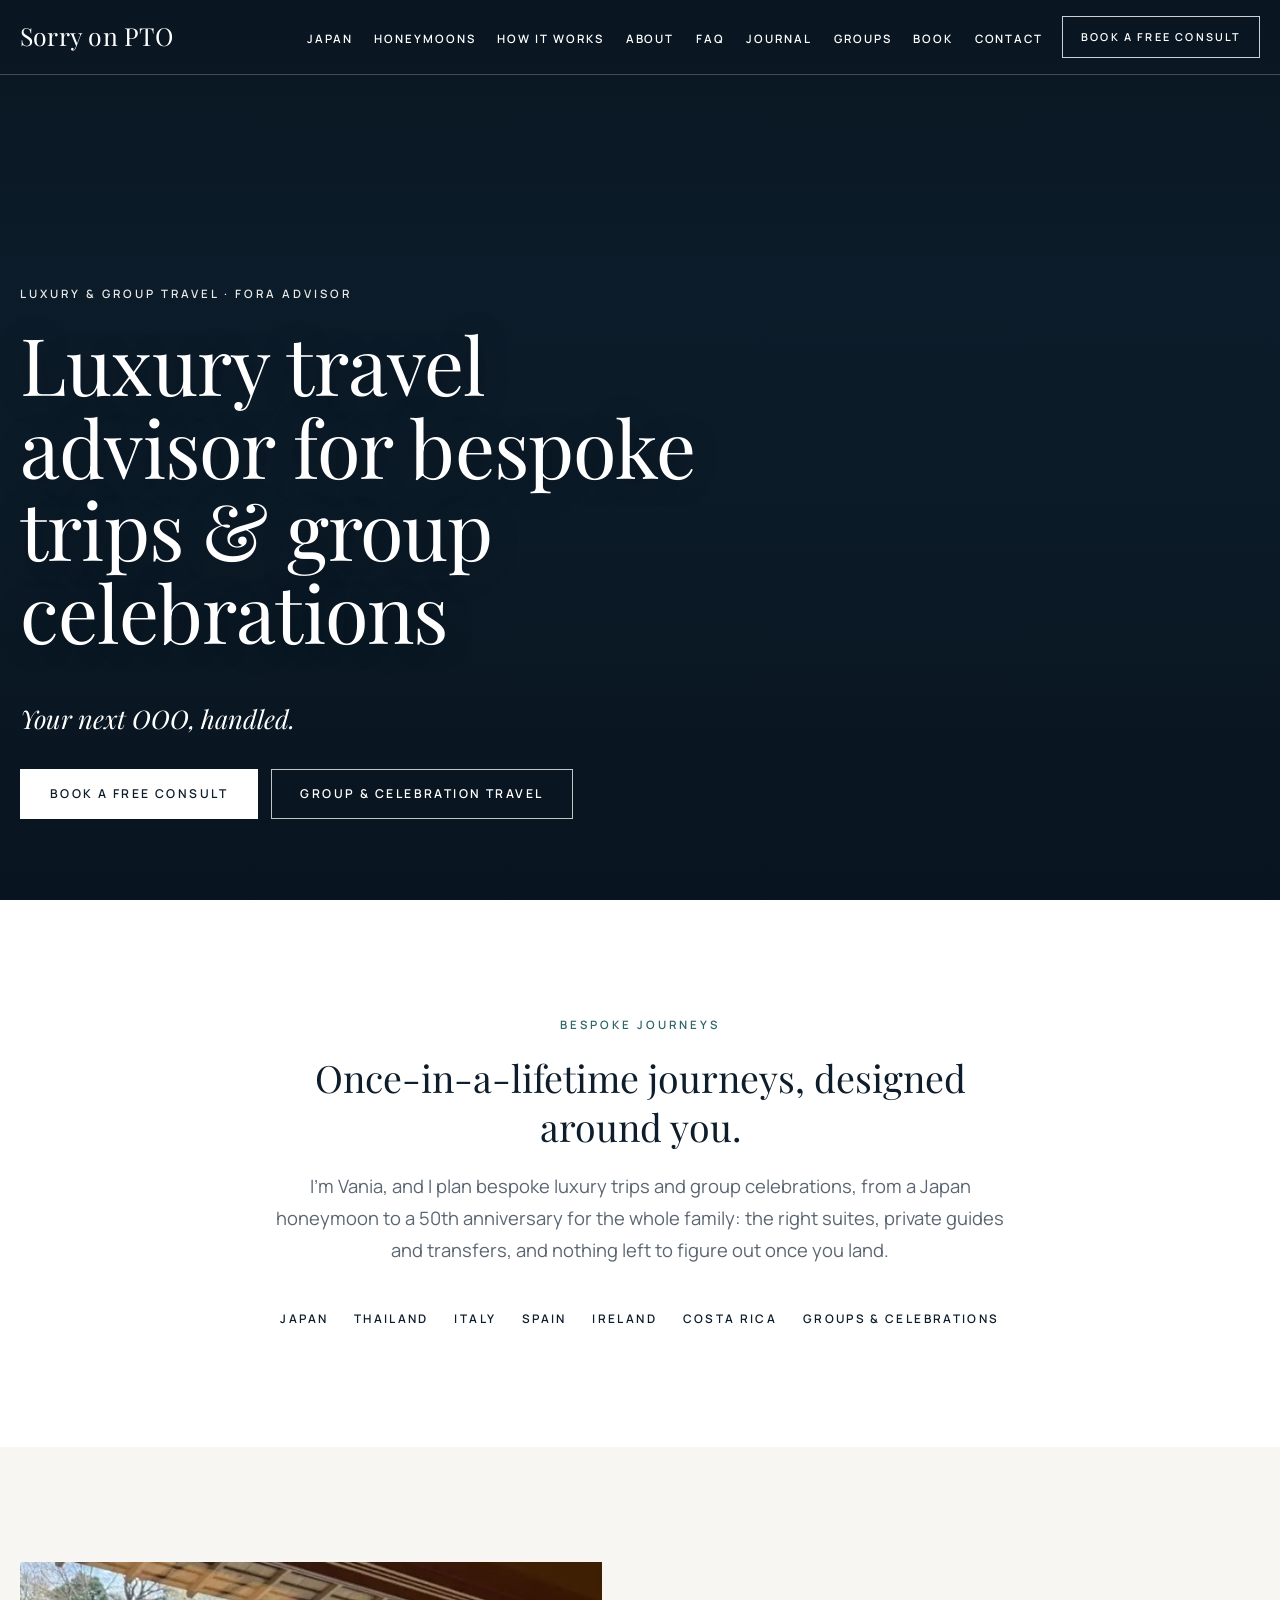
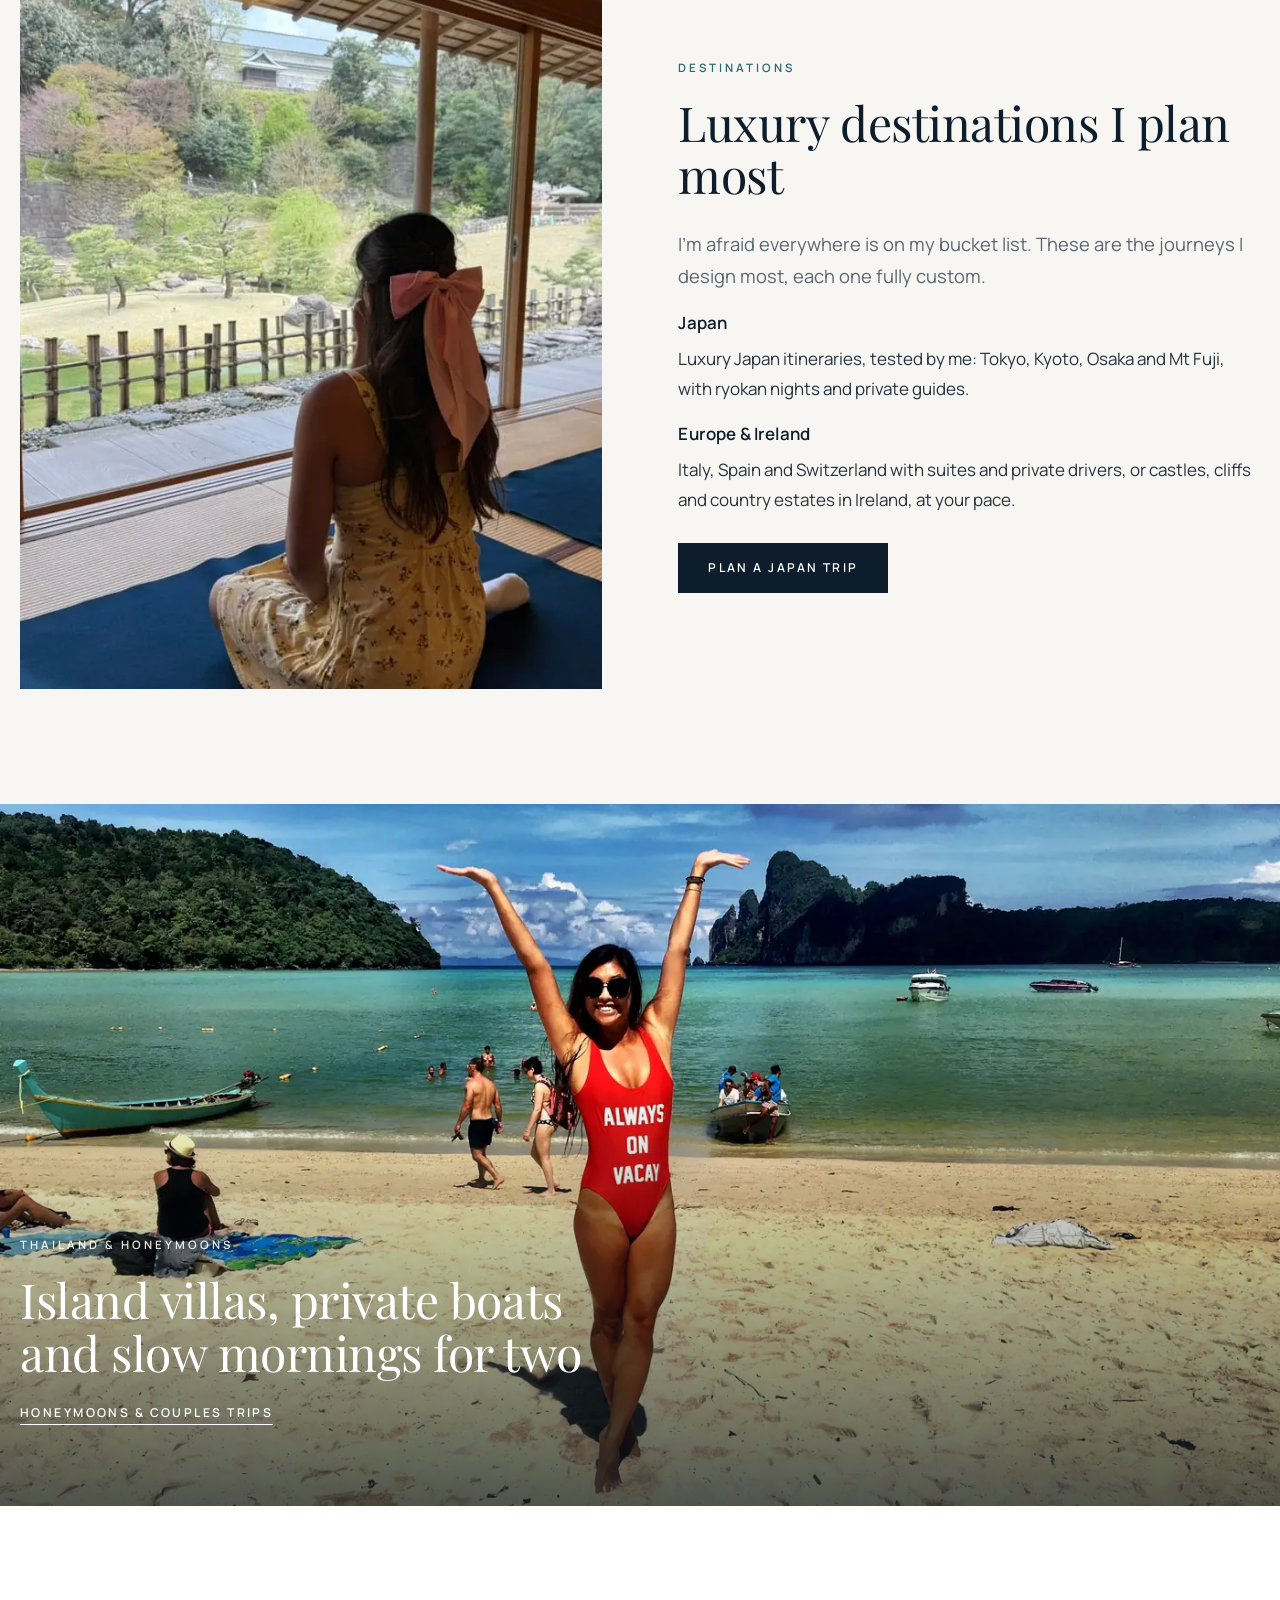
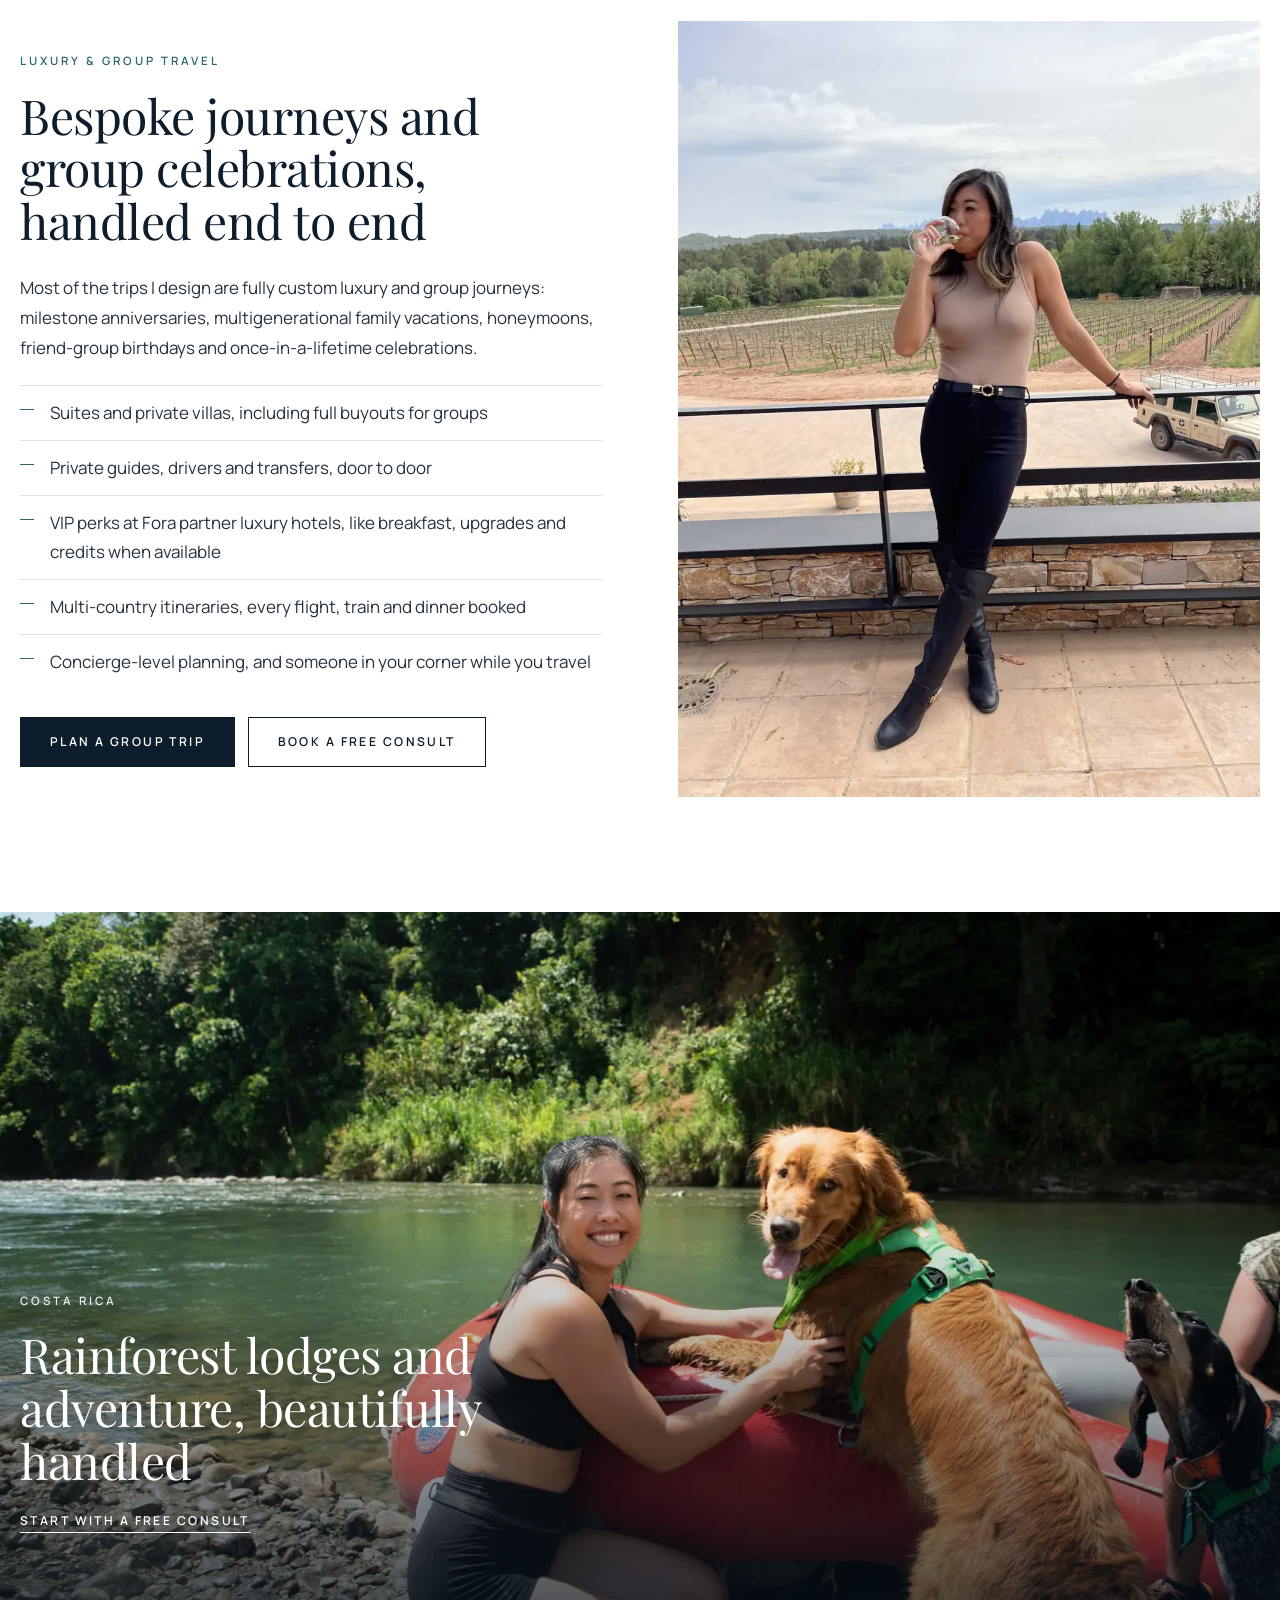
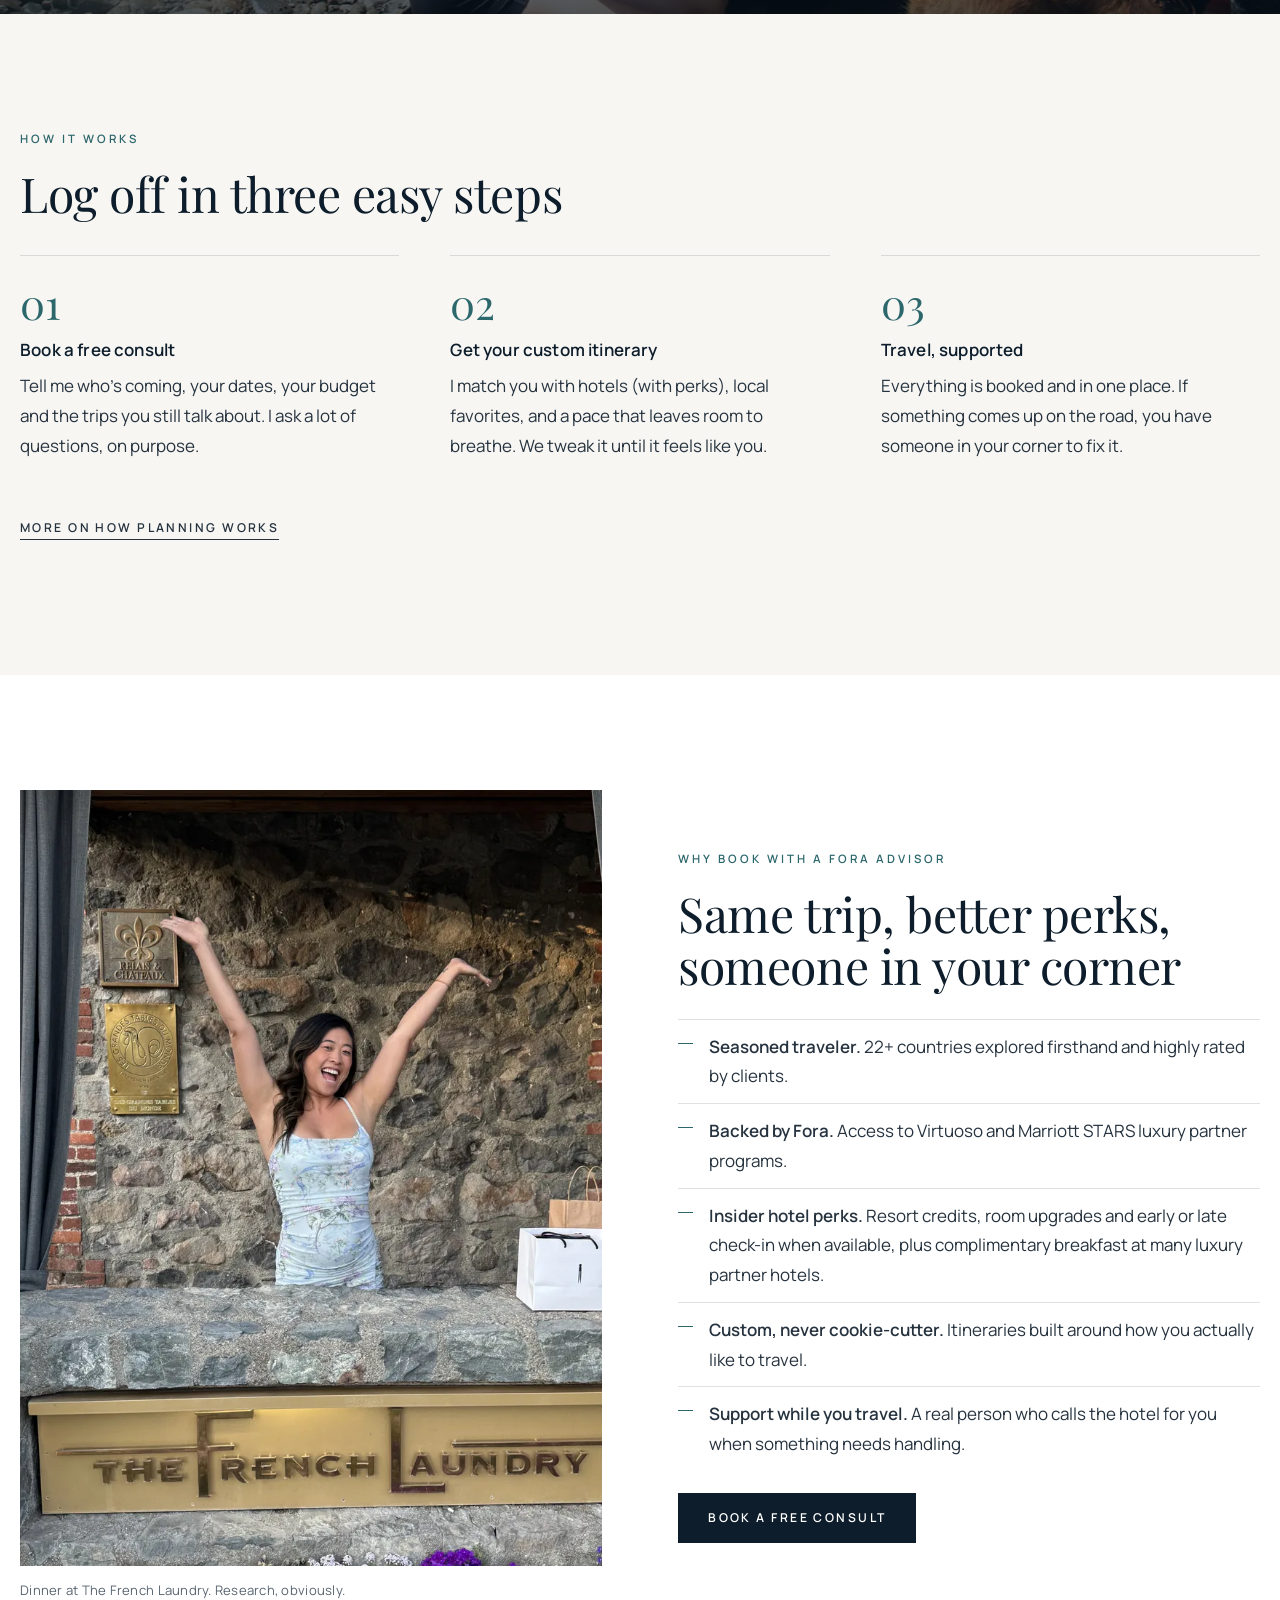
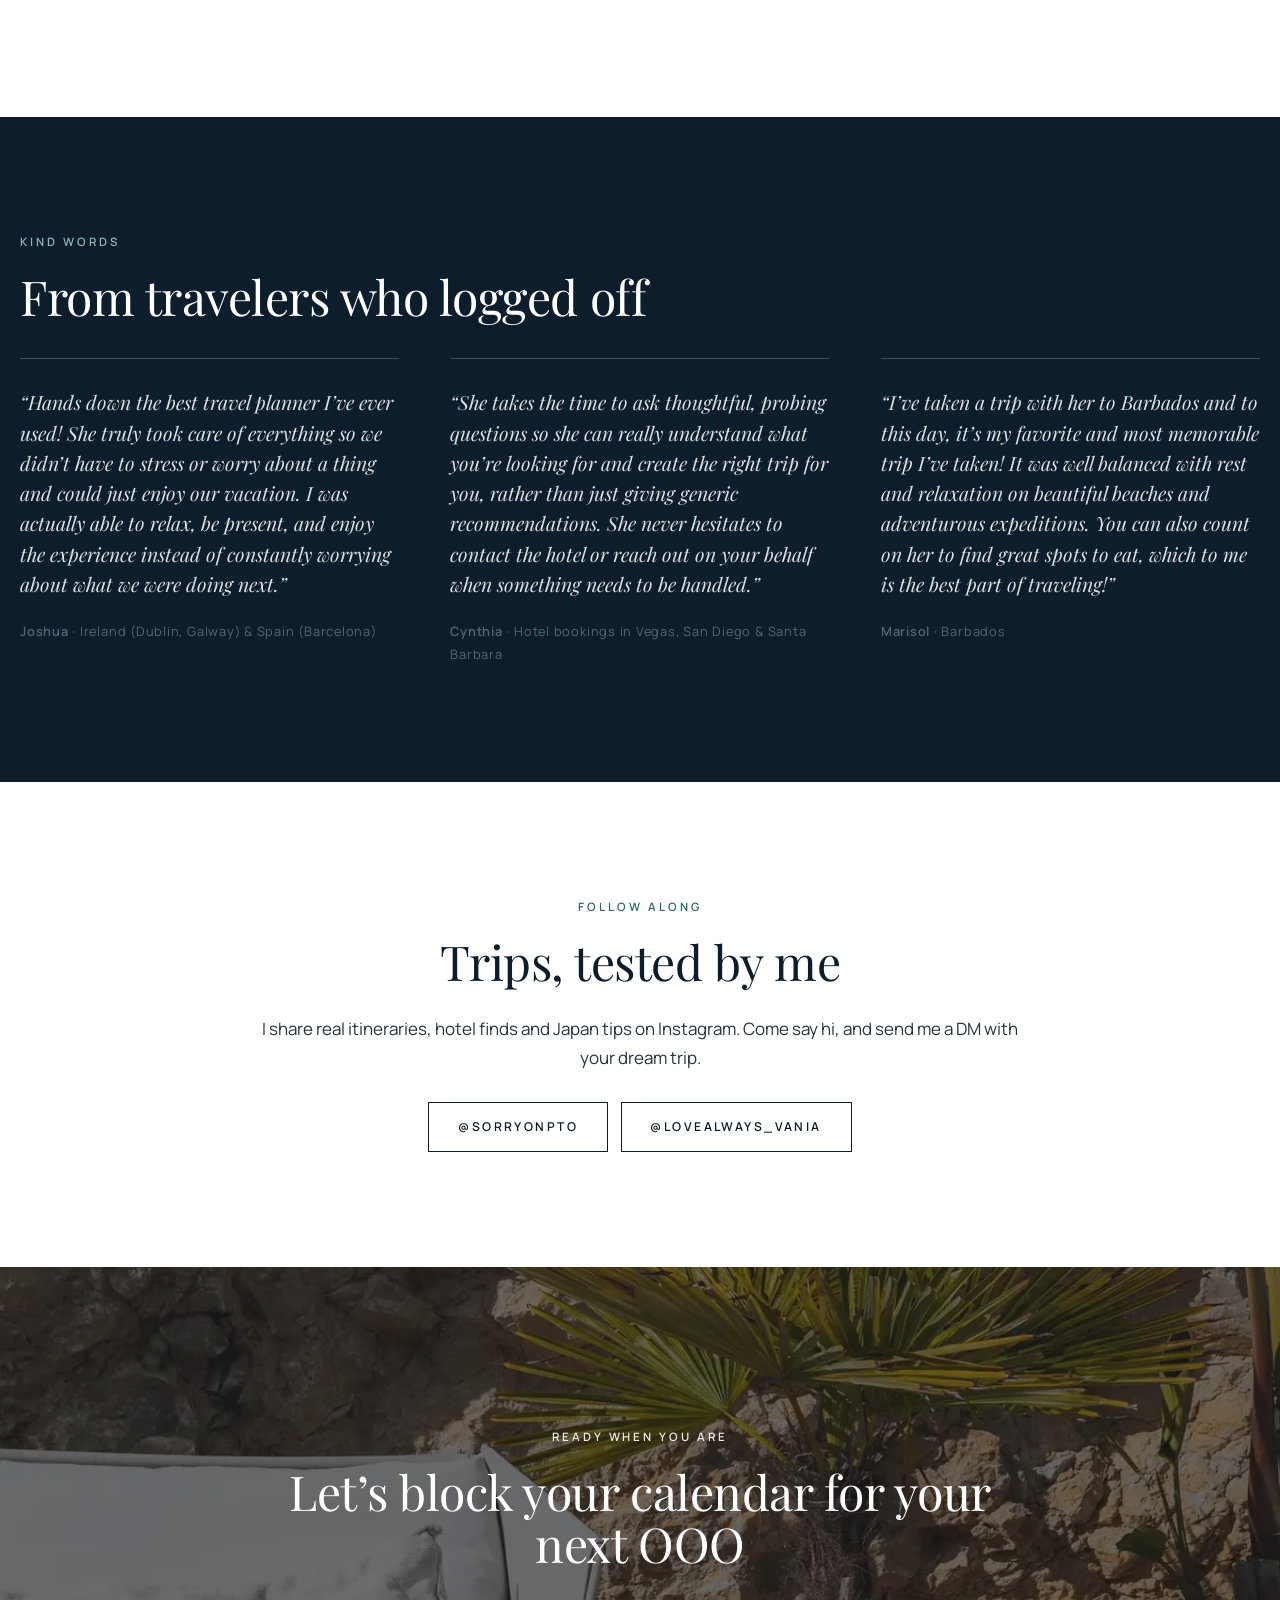
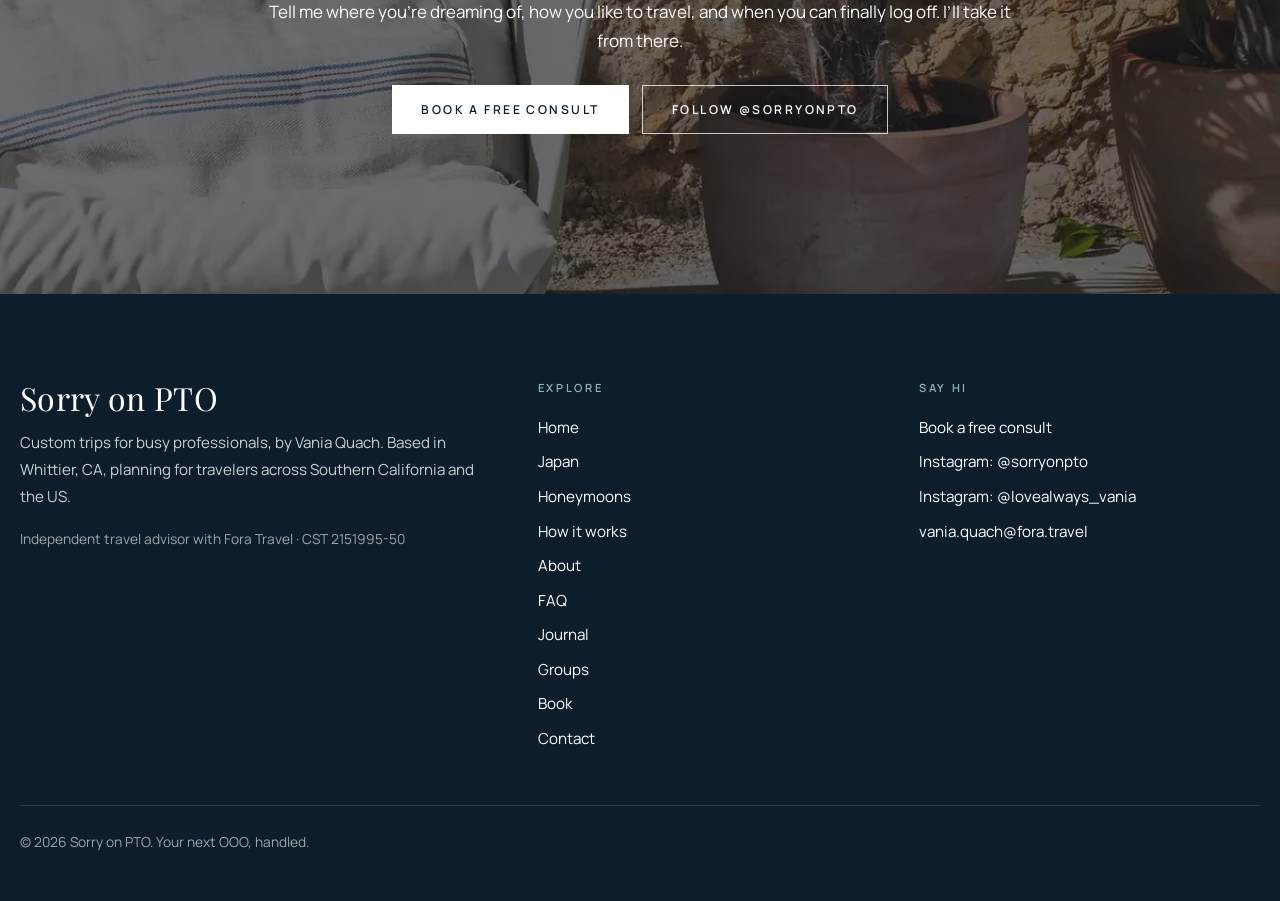
==== index.html @ eb4bfcd2 "sorryonpto.com site v4" ====
<!doctype html>
<html lang="en">
<head>
<meta charset="utf-8">
<meta name="viewport" content="width=device-width, initial-scale=1">
<title>Luxury Travel Advisor | Custom Group & Milestone Trips | Sorry on PTO</title>
<meta name="description" content="Luxury travel advisor in Whittier for Los Angeles & Orange County. Bespoke Japan, honeymoon, group and milestone trips with VIP hotel perks. Free consult.">
<link rel="canonical" href="https://sorryonpto.com/">
<meta name="theme-color" content="#0D1D2B">
<meta property="og:type" content="website">
<meta property="og:site_name" content="Sorry on PTO">
<meta property="og:title" content="Luxury Travel Advisor | Custom Group & Milestone Trips | Sorry on PTO">
<meta property="og:description" content="Luxury travel advisor in Whittier for Los Angeles & Orange County. Bespoke Japan, honeymoon, group and milestone trips with VIP hotel perks. Free consult.">
<meta property="og:url" content="https://sorryonpto.com/">
<meta property="og:image" content="https://sorryonpto.com/og.jpg">
<meta property="og:image:width" content="1200">
<meta property="og:image:height" content="630">
<meta name="twitter:card" content="summary_large_image">
<meta name="twitter:title" content="Luxury Travel Advisor | Custom Group & Milestone Trips | Sorry on PTO">
<meta name="twitter:description" content="Luxury travel advisor in Whittier for Los Angeles & Orange County. Bespoke Japan, honeymoon, group and milestone trips with VIP hotel perks. Free consult.">
<meta name="twitter:image" content="https://sorryonpto.com/og.jpg">
<link rel="icon" href="favicon.svg" type="image/svg+xml">
<link rel="preload" href="fonts/PlayfairDisplay-normal.woff2" as="font" type="font/woff2" crossorigin>
<link rel="stylesheet" href="styles.css">
<script type="application/ld+json">{"@context": "https://schema.org", "@type": "TravelAgency", "@id": "https://sorryonpto.com/#business", "name": "Sorry on PTO", "url": "https://sorryonpto.com/", "image": "https://sorryonpto.com/og.jpg", "description": "Custom Japan and luxury travel itineraries for busy professionals, planned by Fora Travel advisor Vania Quach.", "email": "vania.quach@fora.travel", "address": {"@type": "PostalAddress", "addressLocality": "Whittier", "addressRegion": "CA", "addressCountry": "US"}, "areaServed": [{"@type": "AdministrativeArea", "name": "Southern California"}, {"@type": "City", "name": "Los Angeles"}, {"@type": "AdministrativeArea", "name": "Orange County"}, {"@type": "Country", "name": "United States"}, {"@type": "Place", "name": "Worldwide"}], "knowsAbout": ["Luxury travel", "Japan travel", "Custom itineraries", "Honeymoons", "Luxury hotels", "Group travel", "Milestone celebration trips", "Multigenerational family travel"], "founder": {"@id": "https://sorryonpto.com/about/#vania"}, "parentOrganization": {"@type": "Organization", "name": "Fora Travel", "url": "https://www.foratravel.com/"}, "sameAs": ["https://www.instagram.com/sorryonpto/", "https://www.instagram.com/lovealways_vania/"], "potentialAction": {"@type": "ReserveAction", "target": "https://trips.foratravel.com/vania-quach/book", "name": "Book a free trip consultation"}}</script>
<script type="application/ld+json">{"@context": "https://schema.org", "@type": "Person", "@id": "https://sorryonpto.com/about/#vania", "name": "Vania Quach", "jobTitle": "Travel Advisor", "worksFor": {"@type": "Organization", "name": "Fora Travel", "url": "https://www.foratravel.com/"}, "url": "https://sorryonpto.com/about/", "image": "https://sorryonpto.com/img/vania-milan-duomo-800.webp", "homeLocation": {"@type": "Place", "name": "Whittier, California"}, "knowsAbout": ["Japan travel", "Luxury travel", "Honeymoon planning"], "sameAs": ["https://www.instagram.com/lovealways_vania/", "https://www.instagram.com/sorryonpto/"]}</script>
</head>
<body class="home">
<a class="skip" href="#main">Skip to content</a>
<header class="site-header">
  <div class="wrap header-in">
    <a class="brand" href="./">Sorry on PTO</a>
    <nav aria-label="Main" class="nav-desktop"><ul><li><a href="japan-travel-advisor/">Japan</a></li><li><a href="honeymoons-couples-trips/">Honeymoons</a></li><li><a href="how-it-works/">How it works</a></li><li><a href="about/">About</a></li><li><a href="faq/">FAQ</a></li><li><a href="blog/">Journal</a></li><li><a href="groups/">Groups</a></li><li><a href="book/">Book</a></li><li><a href="contact/">Contact</a></li></ul></nav>
    <a class="btn btn-small header-cta" href="book/">Book a free consult</a>
    <details class="nav-mobile">
      <summary aria-label="Menu"><span></span><span></span><span></span></summary>
      <nav aria-label="Mobile"><ul><li><a href="japan-travel-advisor/">Japan</a></li><li><a href="honeymoons-couples-trips/">Honeymoons</a></li><li><a href="how-it-works/">How it works</a></li><li><a href="about/">About</a></li><li><a href="faq/">FAQ</a></li><li><a href="blog/">Journal</a></li><li><a href="groups/">Groups</a></li><li><a href="book/">Book</a></li><li><a href="contact/">Contact</a></li><li><a class="btn" href="book/">Book a free consult</a></li></ul></nav>
    </details>
  </div>
</header>
<main id="main">

<section class="hero" aria-label="Featured destinations">
 <div class="hero-slides"><figure class="slide"><img src="img/hero-positano-amalfi-coast-1000.webp" srcset="img/hero-positano-amalfi-coast-1000.webp 1000w, img/hero-positano-amalfi-coast-1800.webp 1800w" sizes="100vw" width="1800" height="1202" alt="Positano on the Amalfi Coast at blue hour, lit-up houses above the sea" style="object-position:center 55%" fetchpriority="high"><figcaption>Positano, Italy</figcaption></figure><figure class="slide"><picture><source media="(max-width: 700px)" srcset="img/hero-cliffs-of-moher-ireland-tall-900.webp"><img src="img/hero-cliffs-of-moher-ireland-1800.webp" srcset="img/hero-cliffs-of-moher-ireland-1800.webp 1800w" sizes="100vw" width="1800" height="1012" alt="Vania at the Cliffs of Moher in Ireland" style="object-position:center 60%" loading="lazy" decoding="async"></picture><figcaption>Cliffs of Moher, Ireland</figcaption></figure><figure class="slide"><img src="img/hero-dolomites-italy-1000.webp" srcset="img/hero-dolomites-italy-1000.webp 1000w, img/hero-dolomites-italy-1800.webp 1800w" sizes="100vw" width="1800" height="1202" alt="Jagged peaks and green meadows in the Dolomites, Italy" style="object-position:center" loading="lazy" decoding="async"><figcaption>The Dolomites, Italy</figcaption></figure><figure class="slide"><img src="img/hero-varenna-lake-como-1000.webp" srcset="img/hero-varenna-lake-como-1000.webp 1000w, img/hero-varenna-lake-como-1800.webp 1800w" sizes="100vw" width="1800" height="1350" alt="Colorful houses of Varenna on Lake Como with a sailboat" style="object-position:center" loading="lazy" decoding="async"><figcaption>Varenna, Lake Como</figcaption></figure></div>
 <div class="wrap hero-copy on-photo">
  <p class="eyebrow">Luxury &amp; group travel · Fora advisor</p>
  <h1>Luxury travel advisor for bespoke trips &amp; group celebrations</h1>
  <p class="tag">Your next OOO, handled.</p>
  <div class="btn-row"><a class="btn" href="book/">Book a free consult</a><a class="btn btn-ghost" href="groups/">Group &amp; celebration travel</a></div>
 </div>
</section>

<section class="intro center">
 <div class="narrow">
  <p class="eyebrow">Bespoke journeys</p>
  <p class="statement">Once-in-a-lifetime journeys, designed around you.</p>
  <p class="lede">I’m Vania, and I plan bespoke luxury trips and group celebrations, from a Japan honeymoon to a 50th anniversary for the whole family: the right suites, private guides and transfers, and nothing left to figure out once you land.</p>
  <ul class="dest-list" aria-label="Destinations"><li><a href="japan-travel-advisor/">Japan</a></li><li><a href="honeymoons-couples-trips/">Thailand</a></li><li><a href="honeymoons-couples-trips/">Italy</a></li><li><a href="contact/">Spain</a></li><li><a href="contact/">Ireland</a></li><li><a href="contact/">Costa Rica</a></li><li><a href="groups/">Groups &amp; celebrations</a></li></ul>
 </div>
</section>

<section class="bg-sand">
 <div class="wrap split">
  <a class="photo-card" href="japan-travel-advisor/"><img src="img/japan-tea-pavilion-800.webp" srcset="img/japan-tea-pavilion-800.webp 664w" sizes="(max-width: 860px) 100vw, 50vw" width="664" height="1182" alt="Vania in a tatami tea house overlooking a Japanese garden" loading="lazy" decoding="async"></a>
  <div>
   <p class="eyebrow">Destinations</p>
   <h2>Luxury destinations I plan most</h2>
   <p class="lede">I’m afraid everywhere is on my bucket list. These are the journeys I design most, each one fully custom.</p>
   <h3>Japan</h3><p>Luxury Japan itineraries, tested by me: Tokyo, Kyoto, Osaka and Mt Fuji, with ryokan nights and private guides.</p>
   <h3>Europe &amp; Ireland</h3><p>Italy, Spain and Switzerland with suites and private drivers, or castles, cliffs and country estates in Ireland, at your pace.</p>
   <div class="btn-row"><a class="btn" href="japan-travel-advisor/">Plan a Japan trip</a></div>
  </div>
 </div>
</section>

<section class="band" aria-label="Thailand and honeymoons">
 <img src="img/vania-thailand-beach-longtail-boats-800.webp" srcset="img/vania-thailand-beach-longtail-boats-800.webp 800w, img/vania-thailand-beach-longtail-boats-1600.webp 1600w" sizes="100vw" width="1600" height="1200" alt="Vania on a beach with longtail boats and limestone cliffs in Thailand" loading="lazy" decoding="async">
 <div class="wrap band-cap"><p class="eyebrow">Thailand &amp; honeymoons</p><h2>Island villas, private boats and slow mornings for two</h2><a class="link-arrow" href="honeymoons-couples-trips/">Honeymoons &amp; couples trips</a></div>
</section>

<section>
 <div class="wrap split rev">
  <figure><img src="img/vania-vineyard-terrace-800.webp" srcset="img/vania-vineyard-terrace-800.webp 800w, img/vania-vineyard-terrace-1600.webp 1200w" sizes="(max-width: 860px) 100vw, 50vw" width="800" height="1067" alt="Vania on a vineyard terrace overlooking the vines" loading="lazy" decoding="async"></figure>
  <div><p class="eyebrow">Luxury &amp; group travel</p><h2>Bespoke journeys and group celebrations, handled end to end</h2><p>Most of the trips I design are fully custom luxury and group journeys: milestone anniversaries, multigenerational family vacations, honeymoons, friend-group birthdays and once-in-a-lifetime celebrations.</p><ul class="ticks"><li>Suites and private villas, including full buyouts for groups</li><li>Private guides, drivers and transfers, door to door</li><li>VIP perks at Fora partner luxury hotels, like breakfast, upgrades and credits when available</li><li>Multi-country itineraries, every flight, train and dinner booked</li><li>Concierge-level planning, and someone in your corner while you travel</li></ul><div class="btn-row"><a class="btn" href="groups/">Plan a group trip</a><a class="btn btn-ghost" href="book/">Book a free consult</a></div></div>
 </div>
</section>

<section class="band" aria-label="Costa Rica">
 <img src="img/vania-costa-rica-river-rafting-800.webp" srcset="img/vania-costa-rica-river-rafting-800.webp 800w, img/vania-costa-rica-river-rafting-1600.webp 1600w" sizes="100vw" width="1600" height="1069" alt="Vania river rafting in Costa Rica with a golden retriever on board" loading="lazy" decoding="async">
 <div class="wrap band-cap"><p class="eyebrow">Costa Rica</p><h2>Rainforest lodges and adventure, beautifully handled</h2><a class="link-arrow" href="book/">Start with a free consult</a></div>
</section>

<section class="bg-sand">
 <div class="wrap">
  <p class="eyebrow">How it works</p>
  <h2>Log off in three easy steps</h2>
  <div class="grid grid-3" style="margin-top:2.2rem">
   <div class="card"><span class="step-n">01</span><h3>Book a free consult</h3><p>Tell me who’s coming, your dates, your budget and the trips you still talk about. I ask a lot of questions, on purpose.</p></div>
   <div class="card"><span class="step-n">02</span><h3>Get your custom itinerary</h3><p>I match you with hotels (with perks), local favorites, and a pace that leaves room to breathe. We tweak it until it feels like you.</p></div>
   <div class="card"><span class="step-n">03</span><h3>Travel, supported</h3><p>Everything is booked and in one place. If something comes up on the road, you have someone in your corner to fix it.</p></div>
  </div>
  <p style="margin-top:2rem"><a class="link-arrow" href="how-it-works/">More on how planning works</a></p>
 </div>
</section>

<section>
 <div class="wrap split">
  <figure><img src="img/vania-french-laundry-napa-800.webp" srcset="img/vania-french-laundry-napa-800.webp 800w, img/vania-french-laundry-napa-1600.webp 1200w" sizes="(max-width: 860px) 100vw, 50vw" width="800" height="1067" alt="Vania outside The French Laundry restaurant in Napa Valley" loading="lazy" decoding="async"><figcaption>Dinner at The French Laundry. Research, obviously.</figcaption></figure>
  <div>
   <p class="eyebrow">Why book with a Fora advisor</p>
   <h2>Same trip, better perks, someone in your corner</h2>
   <ul class="ticks">
    <li><strong>Seasoned traveler.</strong> 22+ countries explored firsthand and highly rated by clients.</li>
    <li><strong>Backed by Fora.</strong> Access to Virtuoso and Marriott STARS luxury partner programs.</li>
    <li><strong>Insider hotel perks.</strong> Resort credits, room upgrades and early or late check-in when available, plus complimentary breakfast at many luxury partner hotels.</li>
    <li><strong>Custom, never cookie-cutter.</strong> Itineraries built around how you actually like to travel.</li>
    <li><strong>Support while you travel.</strong> A real person who calls the hotel for you when something needs handling.</li>
   </ul>
   <a class="btn" href="book/">Book a free consult</a>
  </div>
 </div>
</section>

<section class="bg-navy">
 <div class="wrap">
  <p class="eyebrow">Kind words</p>
  <h2>From travelers who logged off</h2>
  <div class="grid grid-3" style="margin-top:2.2rem"><figure class="quote"><blockquote><p>“Hands down the best travel planner I’ve ever used! She truly took care of everything so we didn’t have to stress or worry about a thing and could just enjoy our vacation. I was actually able to relax, be present, and enjoy the experience instead of constantly worrying about what we were doing next.”</p></blockquote><figcaption><cite><strong>Joshua</strong> · Ireland (Dublin, Galway) &amp; Spain (Barcelona)</cite></figcaption></figure><figure class="quote"><blockquote><p>“She takes the time to ask thoughtful, probing questions so she can really understand what you’re looking for and create the right trip for you, rather than just giving generic recommendations. She never hesitates to contact the hotel or reach out on your behalf when something needs to be handled.”</p></blockquote><figcaption><cite><strong>Cynthia</strong> · Hotel bookings in Vegas, San Diego &amp; Santa Barbara</cite></figcaption></figure><figure class="quote"><blockquote><p>“I’ve taken a trip with her to Barbados and to this day, it’s my favorite and most memorable trip I’ve taken! It was well balanced with rest and relaxation on beautiful beaches and adventurous expeditions. You can also count on her to find great spots to eat, which to me is the best part of traveling!”</p></blockquote><figcaption><cite><strong>Marisol</strong> · Barbados</cite></figcaption></figure></div>
 </div>
</section>

<section class="center">
 <div class="narrow">
  <p class="eyebrow">Follow along</p>
  <h2>Trips, tested by me</h2>
  <p>I share real itineraries, hotel finds and Japan tips on Instagram. Come say hi, and send me a DM with your dream trip.</p>
  <div class="btn-row"><a class="btn btn-ghost" href="https://www.instagram.com/sorryonpto/">@sorryonpto</a><a class="btn btn-ghost" href="https://www.instagram.com/lovealways_vania/">@lovealways_vania</a></div>
 </div>
</section>

<section class="cta-photo center on-photo">
 <img src="img/poolside-lounge-800.webp" srcset="img/poolside-lounge-800.webp 800w, img/poolside-lounge-1200.webp 1200w" sizes="100vw" width="1400" height="2100" alt="A quiet poolside lounge chair at a luxury resort" style="object-position:center 60%" loading="lazy" decoding="async">
 <div class="narrow"><p class="eyebrow">Ready when you are</p><h2>Let’s block your calendar for your next OOO</h2><p>Tell me where you’re dreaming of, how you like to travel, and when you can finally log off. I’ll take it from there.</p><div class="btn-row"><a class="btn" href="book/">Book a free consult</a><a class="btn btn-ghost" href="https://www.instagram.com/sorryonpto/">Follow @sorryonpto</a></div></div>
</section>
</main>
<footer class="site-footer">
  <div class="wrap footer-grid">
    <div>
      <p class="brand brand-foot">Sorry on PTO</p>
      <p>Custom trips for busy professionals, by Vania Quach. Based in Whittier, CA, planning for travelers across Southern California and the US.</p>
      <p class="small">Independent travel advisor with Fora Travel · CST 2151995-50</p>
    </div>
    <div>
      <h2 class="foot-h">Explore</h2>
      <ul class="foot-links"><li><a href="./" aria-current="page">Home</a></li><li><a href="japan-travel-advisor/">Japan</a></li><li><a href="honeymoons-couples-trips/">Honeymoons</a></li><li><a href="how-it-works/">How it works</a></li><li><a href="about/">About</a></li><li><a href="faq/">FAQ</a></li><li><a href="blog/">Journal</a></li><li><a href="groups/">Groups</a></li><li><a href="book/">Book</a></li><li><a href="contact/">Contact</a></li></ul>
    </div>
    <div>
      <h2 class="foot-h">Say hi</h2>
      <ul class="foot-links">
        <li><a href="book/">Book a free consult</a></li>
        <li><a href="https://www.instagram.com/sorryonpto/">Instagram: @sorryonpto</a></li>
        <li><a href="https://www.instagram.com/lovealways_vania/">Instagram: @lovealways_vania</a></li>
        <li><a href="mailto:vania.quach@fora.travel">vania.quach@fora.travel</a></li>
      </ul>
    </div>
  </div>
  <p class="wrap small copy">© 2026 Sorry on PTO. Your next OOO, handled.</p>
</footer>
</body>
</html>
---- styles.css ----
@font-face{font-family:'Manrope';font-style:normal;font-weight:400 600;font-display:swap;src:url(fonts/Manrope-normal.woff2) format('woff2');unicode-range:U+0000-00FF, U+0131, U+0152-0153, U+02BB-02BC, U+02C6, U+02DA, U+02DC, U+0304, U+0308, U+0329, U+2000-206F, U+20AC, U+2122, U+2191, U+2193, U+2212, U+2215, U+FEFF, U+FFFD}
@font-face{font-family:'Playfair Display';font-style:italic;font-weight:400 600;font-display:swap;src:url(fonts/PlayfairDisplay-italic.woff2) format('woff2');unicode-range:U+0000-00FF, U+0131, U+0152-0153, U+02BB-02BC, U+02C6, U+02DA, U+02DC, U+0304, U+0308, U+0329, U+2000-206F, U+20AC, U+2122, U+2191, U+2193, U+2212, U+2215, U+FEFF, U+FFFD}
@font-face{font-family:'Playfair Display';font-style:normal;font-weight:400 600;font-display:swap;src:url(fonts/PlayfairDisplay-normal.woff2) format('woff2');unicode-range:U+0000-00FF, U+0131, U+0152-0153, U+02BB-02BC, U+02C6, U+02DA, U+02DC, U+0304, U+0308, U+0329, U+2000-206F, U+20AC, U+2122, U+2191, U+2193, U+2212, U+2215, U+FEFF, U+FFFD}
:root{--white:#fff;--warm:#F7F6F3;--mist:#EDF3F3;--ink:#0D1D2B;--ink2:#1A2F42;--text:#26333F;--muted:#5B6672;--sea:#8DB7B4;--sea-d:#2C676C;--line:rgba(13,29,43,.13);--serif:'Playfair Display',Georgia,'Times New Roman',serif;--sans:'Manrope',system-ui,-apple-system,'Segoe UI',Helvetica,Arial,sans-serif}
*,*::before,*::after{box-sizing:border-box}
html{-webkit-text-size-adjust:100%;scroll-behavior:smooth}
body{margin:0;background:var(--white);color:var(--text);font-family:var(--sans);font-size:1.0625rem;line-height:1.75;overflow-x:hidden;-webkit-font-smoothing:antialiased}
img{max-width:100%;height:auto;display:block}
a{color:var(--sea-d);text-underline-offset:4px;text-decoration-thickness:1px}
a:hover{color:var(--ink)}
:focus-visible{outline:2px solid var(--sea-d);outline-offset:3px}
h1,h2,h3{font-family:var(--serif);font-weight:400;line-height:1.1;color:var(--ink);margin:0 0 .55em;letter-spacing:-.01em}
h1{font-size:clamp(2.5rem,6.4vw,4.6rem)}
h2{font-size:clamp(1.9rem,4.4vw,3rem)}
h3{font-family:var(--sans);font-weight:600;font-size:1.06rem;letter-spacing:.01em;line-height:1.35}
p{margin:0 0 1.1em}
ul{padding-left:1.2rem}
.wrap{width:min(1240px,100% - 2.5rem);margin-inline:auto}
.narrow{width:min(760px,100% - 2.5rem);margin-inline:auto}
.skip{position:absolute;left:-999px;top:0;background:var(--ink);color:#fff;padding:.6rem 1rem;z-index:99}
.skip:focus{left:1rem;top:1rem}
.eyebrow{font-family:var(--sans);text-transform:uppercase;letter-spacing:.26em;font-size:.72rem;font-weight:600;color:var(--sea-d);margin:0 0 1.1rem}
.lede{font-size:1.15rem;color:var(--muted)}
.small{font-size:.86rem;color:var(--muted)}
.center{text-align:center}
section{padding:clamp(4.5rem,9vw,8rem) 0}
.bg-sand{background:var(--warm)}
.bg-sage{background:var(--mist)}
.bg-green,.bg-navy{background:var(--ink);color:rgba(255,255,255,.86)}
.bg-green h2,.bg-green h3,.bg-navy h2,.bg-navy h3{color:#fff}
.bg-green .eyebrow,.bg-navy .eyebrow{color:var(--sea)}
.bg-green a:not(.btn),.bg-navy a:not(.btn){color:#fff}
/* buttons */
.btn{display:inline-flex;align-items:center;justify-content:center;gap:.5rem;min-height:3.1rem;padding:.85rem 1.8rem;background:var(--ink);color:#fff;border:1px solid var(--ink);border-radius:0;font-family:var(--sans);font-weight:600;font-size:.76rem;letter-spacing:.2em;text-transform:uppercase;text-decoration:none;transition:background .25s,color .25s,border-color .25s;text-align:center;line-height:1.3}
.btn:hover{background:var(--sea-d);border-color:var(--sea-d);color:#fff}
.btn-ghost{background:transparent;color:var(--ink)}
.btn-ghost:hover{background:var(--ink);color:#fff;border-color:var(--ink)}
.bg-green .btn,.bg-navy .btn,.on-photo .btn{background:#fff;color:var(--ink);border-color:#fff}
.bg-green .btn:hover,.bg-navy .btn:hover,.on-photo .btn:hover{background:var(--sea);border-color:var(--sea);color:var(--ink)}
.bg-green .btn-ghost,.bg-navy .btn-ghost,.on-photo .btn-ghost{background:transparent;color:#fff;border-color:rgba(255,255,255,.75)}
.bg-green .btn-ghost:hover,.bg-navy .btn-ghost:hover,.on-photo .btn-ghost:hover{background:#fff;color:var(--ink)}
.btn-small{min-height:2.6rem;padding:.55rem 1.1rem;font-size:.68rem}
.btn-big{min-height:3.6rem;padding:1rem 2.4rem;font-size:.82rem}
.btn-row{display:flex;flex-wrap:wrap;gap:.8rem;margin-top:1.8rem}
.center .btn-row{justify-content:center}
.link-arrow{font-size:.76rem;font-weight:600;letter-spacing:.2em;text-transform:uppercase;text-decoration:none;color:inherit;border-bottom:1px solid currentColor;padding-bottom:.2rem}
/* header */
.site-header{position:sticky;top:0;z-index:30;background:rgba(255,255,255,.97);border-bottom:1px solid var(--line);color:var(--ink)}
.header-in{display:flex;align-items:center;gap:1.2rem;min-height:4.6rem}
.brand{font-family:var(--serif);font-size:1.55rem;color:inherit;text-decoration:none;letter-spacing:.01em;white-space:nowrap;margin-right:auto;line-height:1}
.nav-desktop ul{display:flex;gap:1.35rem;list-style:none;margin:0;padding:0}
.nav-desktop a{color:inherit;text-decoration:none;font-size:.72rem;font-weight:600;letter-spacing:.17em;text-transform:uppercase}
.nav-desktop a:hover,.nav-desktop a[aria-current]{color:var(--sea-d)}
.nav-mobile{display:none;position:relative}
.nav-mobile summary{list-style:none;cursor:pointer;width:44px;height:44px;display:flex;flex-direction:column;justify-content:center;gap:6px;padding:0 9px}
.nav-mobile summary::-webkit-details-marker{display:none}
.nav-mobile summary span{display:block;height:1.5px;background:currentColor}
.nav-mobile nav{position:absolute;right:0;top:calc(100% + .6rem);background:#fff;color:var(--ink);border:1px solid var(--line);box-shadow:0 18px 40px rgba(13,29,43,.16);width:min(300px,86vw);padding:1rem 1.2rem}
.nav-mobile ul{list-style:none;margin:0;padding:0}
.nav-mobile li a:not(.btn){display:block;padding:.62rem 0;color:var(--ink);text-decoration:none;border-bottom:1px solid var(--line);font-size:.78rem;font-weight:600;letter-spacing:.16em;text-transform:uppercase}
.nav-mobile .btn{width:100%;margin-top:1rem}
@media (max-width:1180px){.nav-desktop{display:none}.nav-mobile{display:block}}
@media (max-width:520px){.header-cta{display:none}.brand{font-size:1.4rem}}
/* home hero */
.home .site-header{position:absolute;left:0;right:0;background:transparent;border-bottom:1px solid rgba(255,255,255,.22);color:#fff}
.home .site-header .header-cta{background:transparent;color:#fff;border-color:rgba(255,255,255,.8)}
.home .site-header .header-cta:hover{background:#fff;color:var(--ink)}
.hero{position:relative;min-height:100vh;min-height:100svh;display:flex;align-items:flex-end;padding:0;color:#fff;background:var(--ink);overflow:hidden;isolation:isolate}
.hero-slides{position:absolute;inset:0;margin:0;z-index:-2}
.slide{position:absolute;inset:0;margin:0;opacity:0;animation:slidefade 28s linear infinite}
.slide picture,.slide img{width:100%;height:100%}
.slide img{object-fit:cover;animation:slidezoom 28s linear infinite}
.slide:nth-child(1){animation-delay:-1.1s}.slide:nth-child(1) img{animation-delay:-1.1s}
.slide:nth-child(2){animation-delay:5.9s}.slide:nth-child(2) img{animation-delay:5.9s}
.slide:nth-child(3){animation-delay:12.9s}.slide:nth-child(3) img{animation-delay:12.9s}
.slide:nth-child(4){animation-delay:19.9s}.slide:nth-child(4) img{animation-delay:19.9s}
.slide figcaption{position:absolute;right:clamp(1.25rem,4vw,3rem);bottom:clamp(1.4rem,4vw,2.6rem);font-size:.68rem;font-weight:600;letter-spacing:.24em;text-transform:uppercase;color:rgba(255,255,255,.85)}
@keyframes slidefade{0%{opacity:0}4%{opacity:1}25%{opacity:1}29%{opacity:0}100%{opacity:0}}
@keyframes slidezoom{0%{transform:scale(1.0)}29%{transform:scale(1.07)}100%{transform:scale(1.07)}}
.hero::after{content:"";position:absolute;inset:0;z-index:-1;background:linear-gradient(180deg,rgba(6,16,26,.55) 0%,rgba(6,16,26,.12) 30%,rgba(6,16,26,.18) 55%,rgba(6,16,26,.72) 100%)}
.hero-copy{padding:9rem 0 clamp(4.5rem,9vh,6.5rem)}
.hero-copy .eyebrow{color:#fff;opacity:.9}
.hero h1{color:#fff;max-width:15ch;font-size:clamp(2.6rem,6.2vw,5.4rem);line-height:1.04;text-shadow:0 2px 30px rgba(0,0,0,.25)}
.hero .tag{font-family:var(--serif);font-style:italic;font-size:clamp(1.25rem,2.4vw,1.6rem);margin:0;color:#fff}
@media (prefers-reduced-motion:reduce){.slide,.slide img{animation:none}.slide:nth-child(1){opacity:1}}
@media (max-width:700px){.hero{min-height:92svh}.hero-copy{padding-bottom:5.2rem}.slide figcaption{left:1.25rem;right:auto;bottom:1.6rem}}
/* intro */
.intro p.statement{font-family:var(--serif);font-size:clamp(1.6rem,3.4vw,2.35rem);line-height:1.3;color:var(--ink);margin-bottom:1.2rem}
.dest-list{display:flex;flex-wrap:wrap;justify-content:center;gap:.4rem 1.6rem;list-style:none;padding:0;margin:2.2rem 0 0}
.dest-list a{font-size:.74rem;font-weight:600;letter-spacing:.2em;text-transform:uppercase;text-decoration:none;color:var(--ink)}
.dest-list a:hover{color:var(--sea-d)}
/* split */
.split{display:grid;gap:clamp(2.5rem,6vw,6rem);align-items:center}
@media (min-width:861px){.split{grid-template-columns:1fr 1fr}.split.rev>:first-child{order:2}}
.split figure,.split>div>img{margin:0}
.split img{width:100%;object-fit:cover}
.feature img{aspect-ratio:4/5;object-fit:cover;width:100%}
figure{margin:0}
figcaption{font-size:.82rem;color:var(--muted);margin-top:.8rem;letter-spacing:.02em}
.round img{border-radius:0}
/* full-bleed bands */
.band{position:relative;padding:0;min-height:min(78vh,760px);display:flex;align-items:flex-end;color:#fff;overflow:hidden;isolation:isolate}
.band>img{position:absolute;inset:0;width:100%;height:100%;object-fit:cover;z-index:-2}
.band::after{content:"";position:absolute;inset:0;z-index:-1;background:linear-gradient(180deg,rgba(6,16,26,0) 40%,rgba(6,16,26,.7) 100%)}
.band-cap{padding:clamp(3rem,7vw,5rem) 0}
.band-cap h2{color:#fff;max-width:20ch;margin-bottom:1.1rem}
.band-cap .eyebrow{color:#fff;opacity:.9}
.band-cap .link-arrow{color:#fff}
@media (max-width:700px){.band{min-height:72svh}}
.photo-band{padding:0}
.photo-band img{width:100%;height:min(80vh,780px);object-fit:cover}
/* steps & cards (borderless) */
.grid{display:grid;gap:clamp(1.8rem,4vw,3.2rem)}
@media (min-width:701px){.grid-2{grid-template-columns:1fr 1fr}.grid-3{grid-template-columns:repeat(3,1fr)}}
.card{background:none;border:0;border-top:1px solid var(--line);padding:1.6rem 0 0;border-radius:0;box-shadow:none}
.bg-green .card,.bg-navy .card{border-color:rgba(255,255,255,.2)}
.step-n{display:block;font-family:var(--serif);font-size:2.6rem;line-height:1;color:var(--sea-d);margin-bottom:1rem}
.photo-card{display:block;color:inherit;text-decoration:none;background:none;border:0;box-shadow:none}
.photo-card img{width:100%;aspect-ratio:4/5;object-fit:cover;transition:transform .8s ease}
.photo-card:hover img{transform:scale(1.02)}
.pc-body{padding:1.2rem 0 0}
.pc-body h3,.photo-card h2,.photo-card h3{font-family:var(--serif);font-weight:400;font-size:1.65rem;letter-spacing:-.005em}
.ticks{list-style:none;padding:0;margin:1.4rem 0}
.ticks li{position:relative;padding:.75rem 0 .75rem 1.9rem;border-top:1px solid var(--line)}
.ticks li::before{content:"";position:absolute;left:0;top:1.45rem;width:.9rem;height:1px;background:var(--sea-d)}
.callout{background:var(--mist);padding:1.6rem 1.8rem;border-left:2px solid var(--sea-d);margin:2rem 0}
/* quotes */
.quote{margin:0;padding:1.8rem 0 0;border-top:1px solid rgba(255,255,255,.22)}
.quote blockquote{margin:0}
.quote blockquote p{font-family:var(--serif);font-style:italic;font-size:1.22rem;line-height:1.55;color:inherit}
.quote cite{font-style:normal;font-size:.8rem;letter-spacing:.06em}
section:not(.bg-green):not(.bg-navy) .quote{border-color:var(--line)}
/* page heroes (inner pages) */
.page-hero{padding:clamp(3.5rem,8vw,6.5rem) 0 clamp(3rem,6vw,5rem)}
.page-hero h1{max-width:18ch}
.hero-media{margin:0}
.hero-media .hero-img img,.hero-img img{width:100%;aspect-ratio:4/5;object-fit:cover}
.page-hero .split figure{max-width:none!important}
.banner{width:100vw!important;max-width:none;margin:clamp(2.5rem,6vw,4rem) 0 0;position:relative;left:50%;transform:translateX(-50%)}
.banner img{width:100%;height:min(76vh,720px);object-fit:cover}
.tall img{aspect-ratio:4/5;object-fit:cover}
.prose h2{margin-top:2.2rem}
.prose{max-width:46rem}
.day{border-top:1px solid var(--line);padding:1.4rem 0}
.post-meta{font-size:.82rem;color:var(--muted);letter-spacing:.06em}
.steps{counter-reset:s;list-style:none;padding:0}
.faq details{border-top:1px solid var(--line);padding:1.1rem 0}
.faq details:last-child{border-bottom:1px solid var(--line)}
.faq summary{cursor:pointer;font-weight:600;color:var(--ink);list-style-position:outside}
.paths .card{border-top:2px solid var(--ink)}
.ready li{padding:.35rem 0}
.portrait-slot img{width:100%;aspect-ratio:4/3;object-fit:cover}
.text-card{display:block;padding:2.2rem;background:var(--warm);color:inherit;text-decoration:none}
.text-card:hover{background:var(--mist)}
/* closing CTA on photo */
.cta-photo{position:relative;color:#fff;isolation:isolate;overflow:hidden;padding:clamp(6rem,14vw,10rem) 0}
.cta-photo>img{position:absolute;inset:0;width:100%;height:100%;object-fit:cover;z-index:-2}
.cta-photo::after{content:"";position:absolute;inset:0;background:rgba(6,16,26,.55);z-index:-1}
.cta-photo h2{color:#fff}.cta-photo .eyebrow{color:#fff;opacity:.9}
/* footer */
.site-footer{background:var(--ink);color:rgba(255,255,255,.78);padding:clamp(3.5rem,7vw,5.5rem) 0 2rem;font-size:.95rem}
.site-footer a{color:#fff;text-decoration:none}
.site-footer a:hover{color:var(--sea)}
.footer-grid{display:grid;gap:2.5rem}
@media (min-width:801px){.footer-grid{grid-template-columns:1.4fr 1fr 1fr}}
.brand-foot{font-size:2rem;color:#fff;margin-bottom:1rem}
.foot-h{font-family:var(--sans);font-size:.7rem;font-weight:600;letter-spacing:.24em;text-transform:uppercase;color:var(--sea);margin-bottom:1rem}
.foot-links{list-style:none;padding:0;margin:0}
.foot-links li{padding:.25rem 0}
.site-footer .small{color:rgba(255,255,255,.6)}
.copy{border-top:1px solid rgba(255,255,255,.14);margin-top:3rem;padding-top:1.5rem}
@media (max-width:700px){section{padding:4rem 0}body{font-size:1.02rem}}
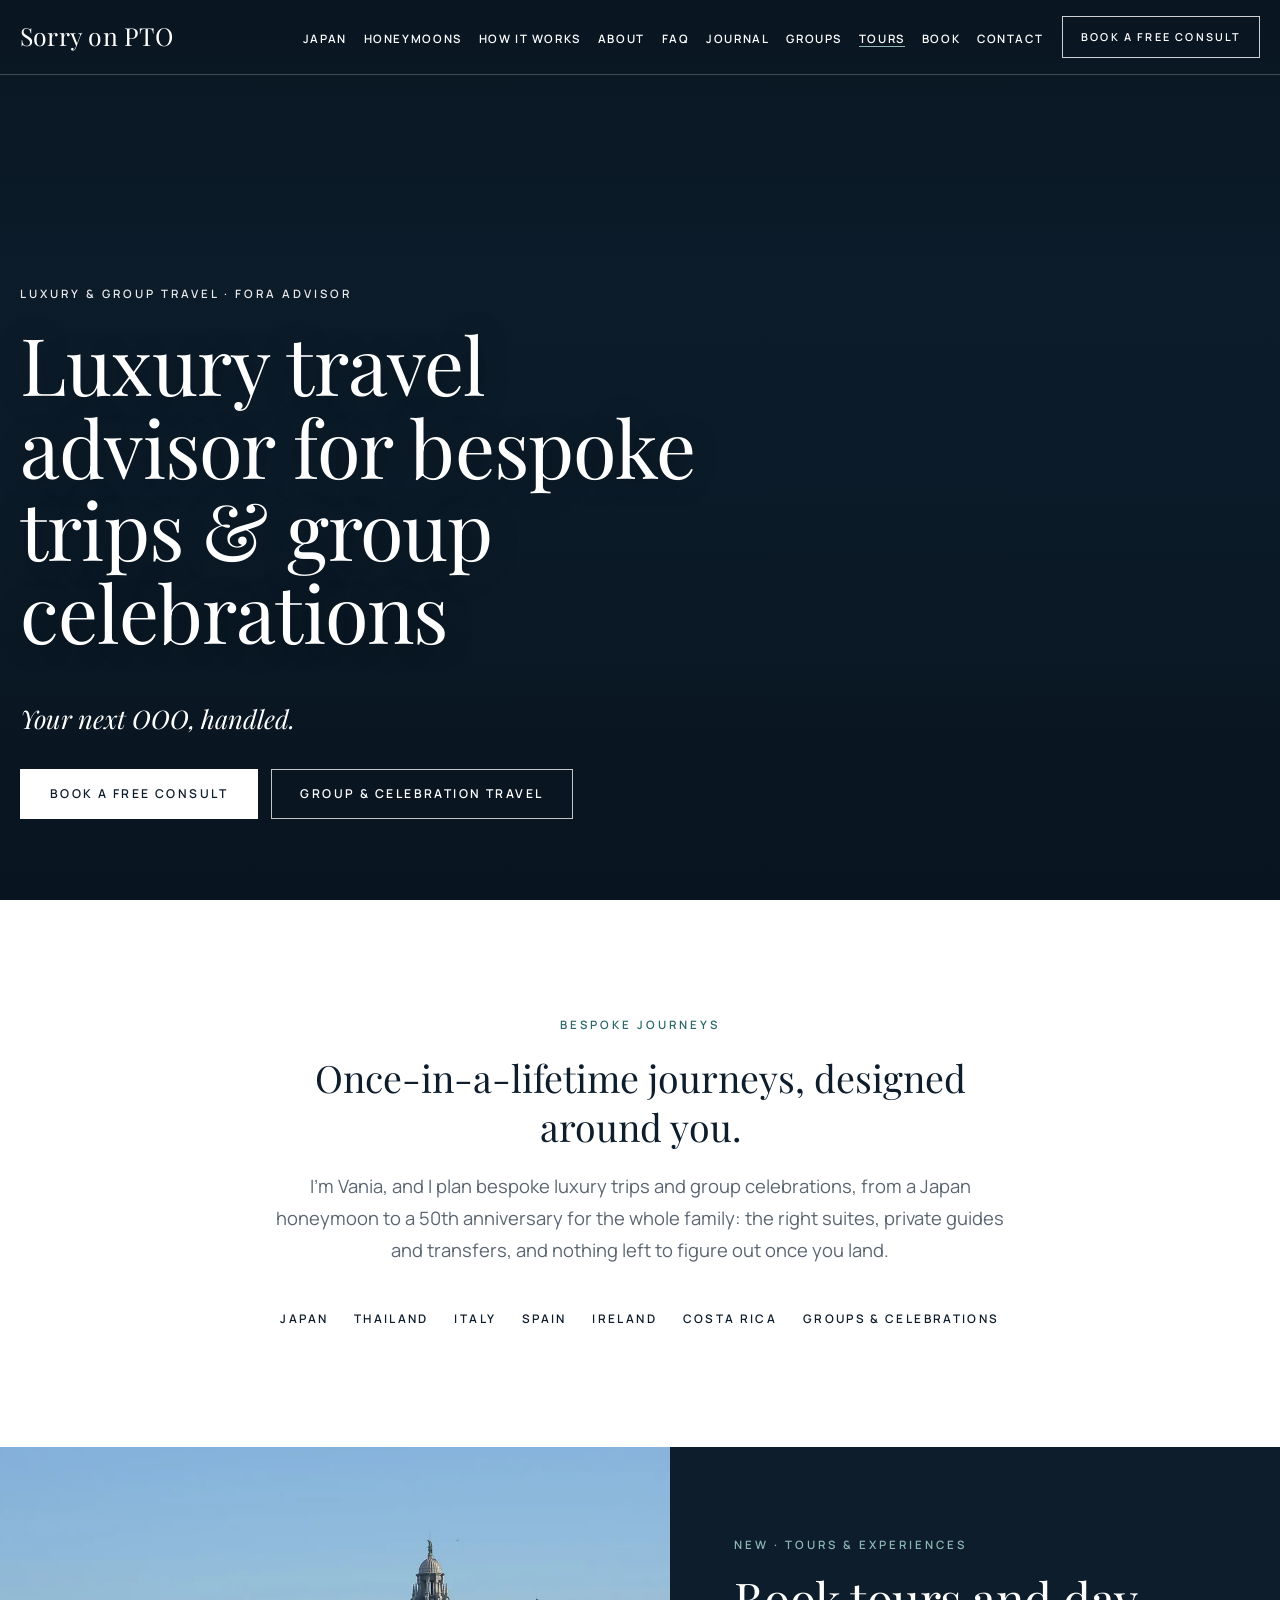
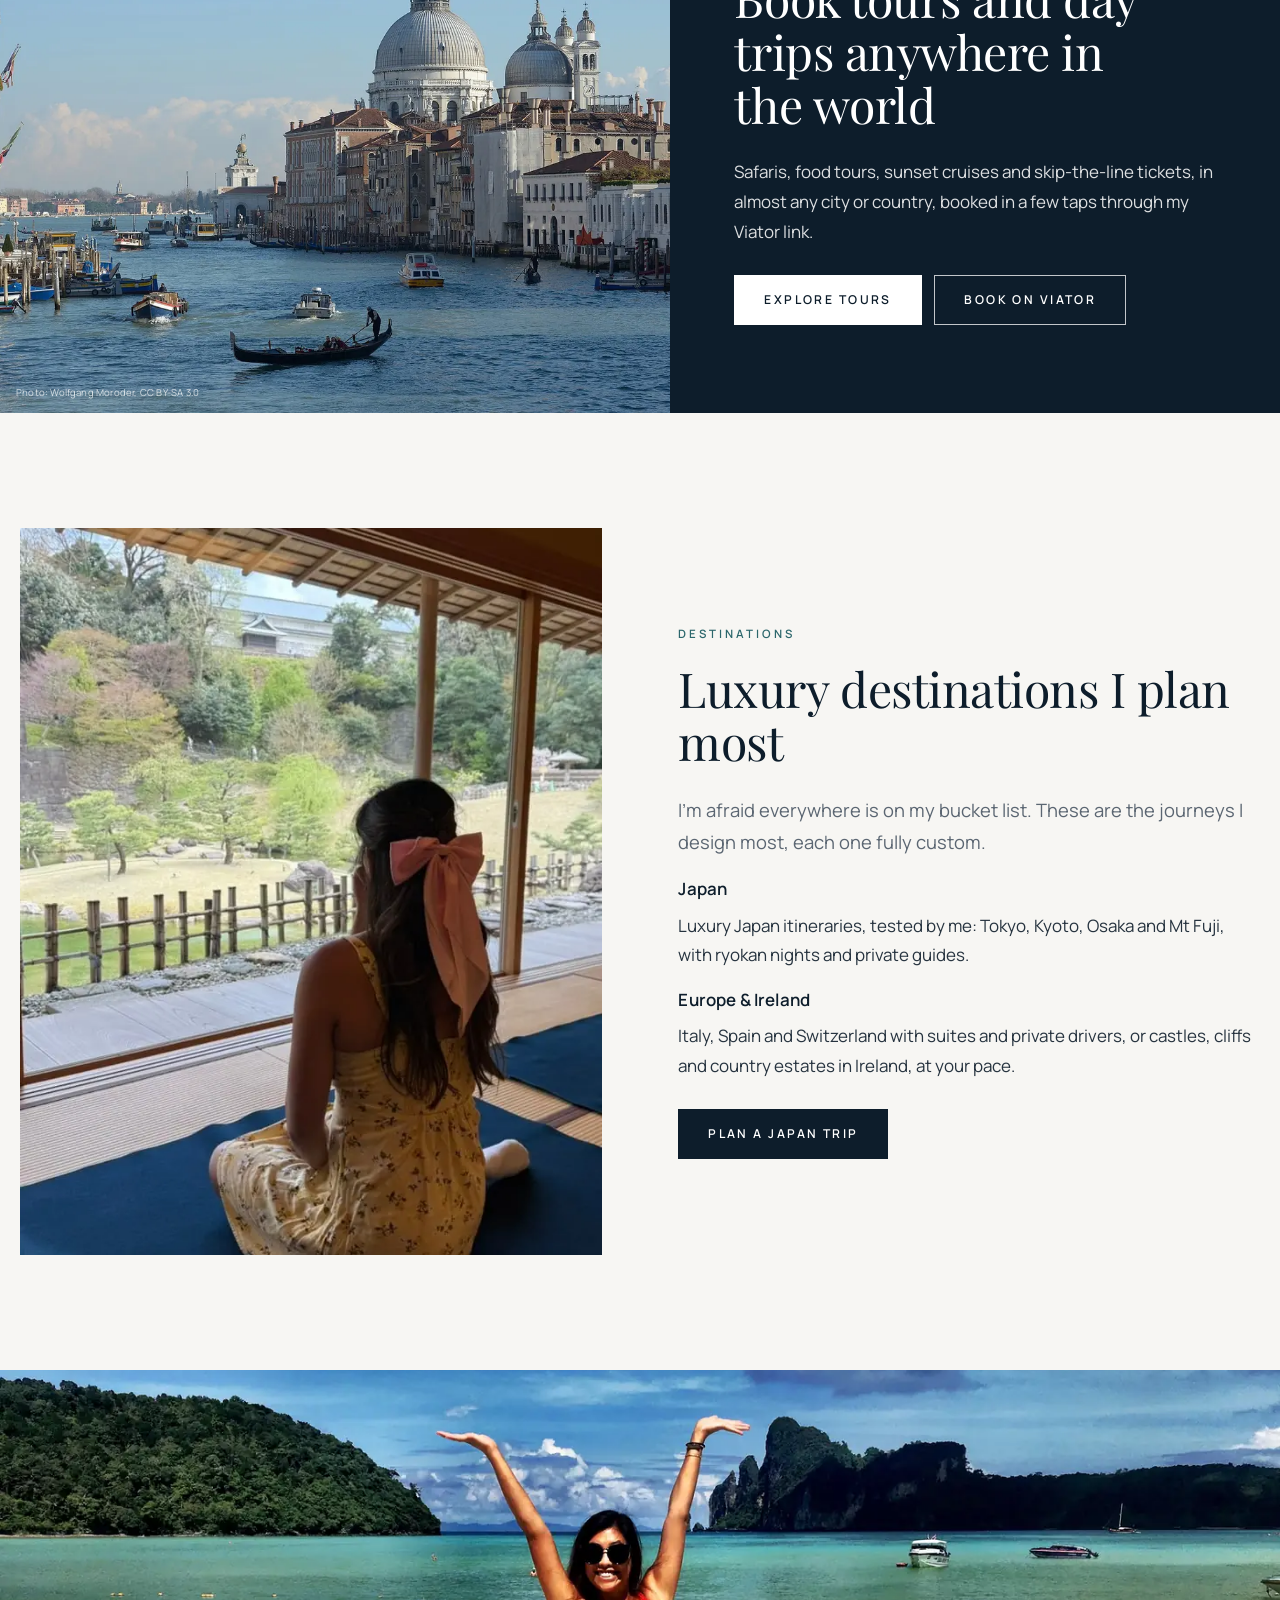
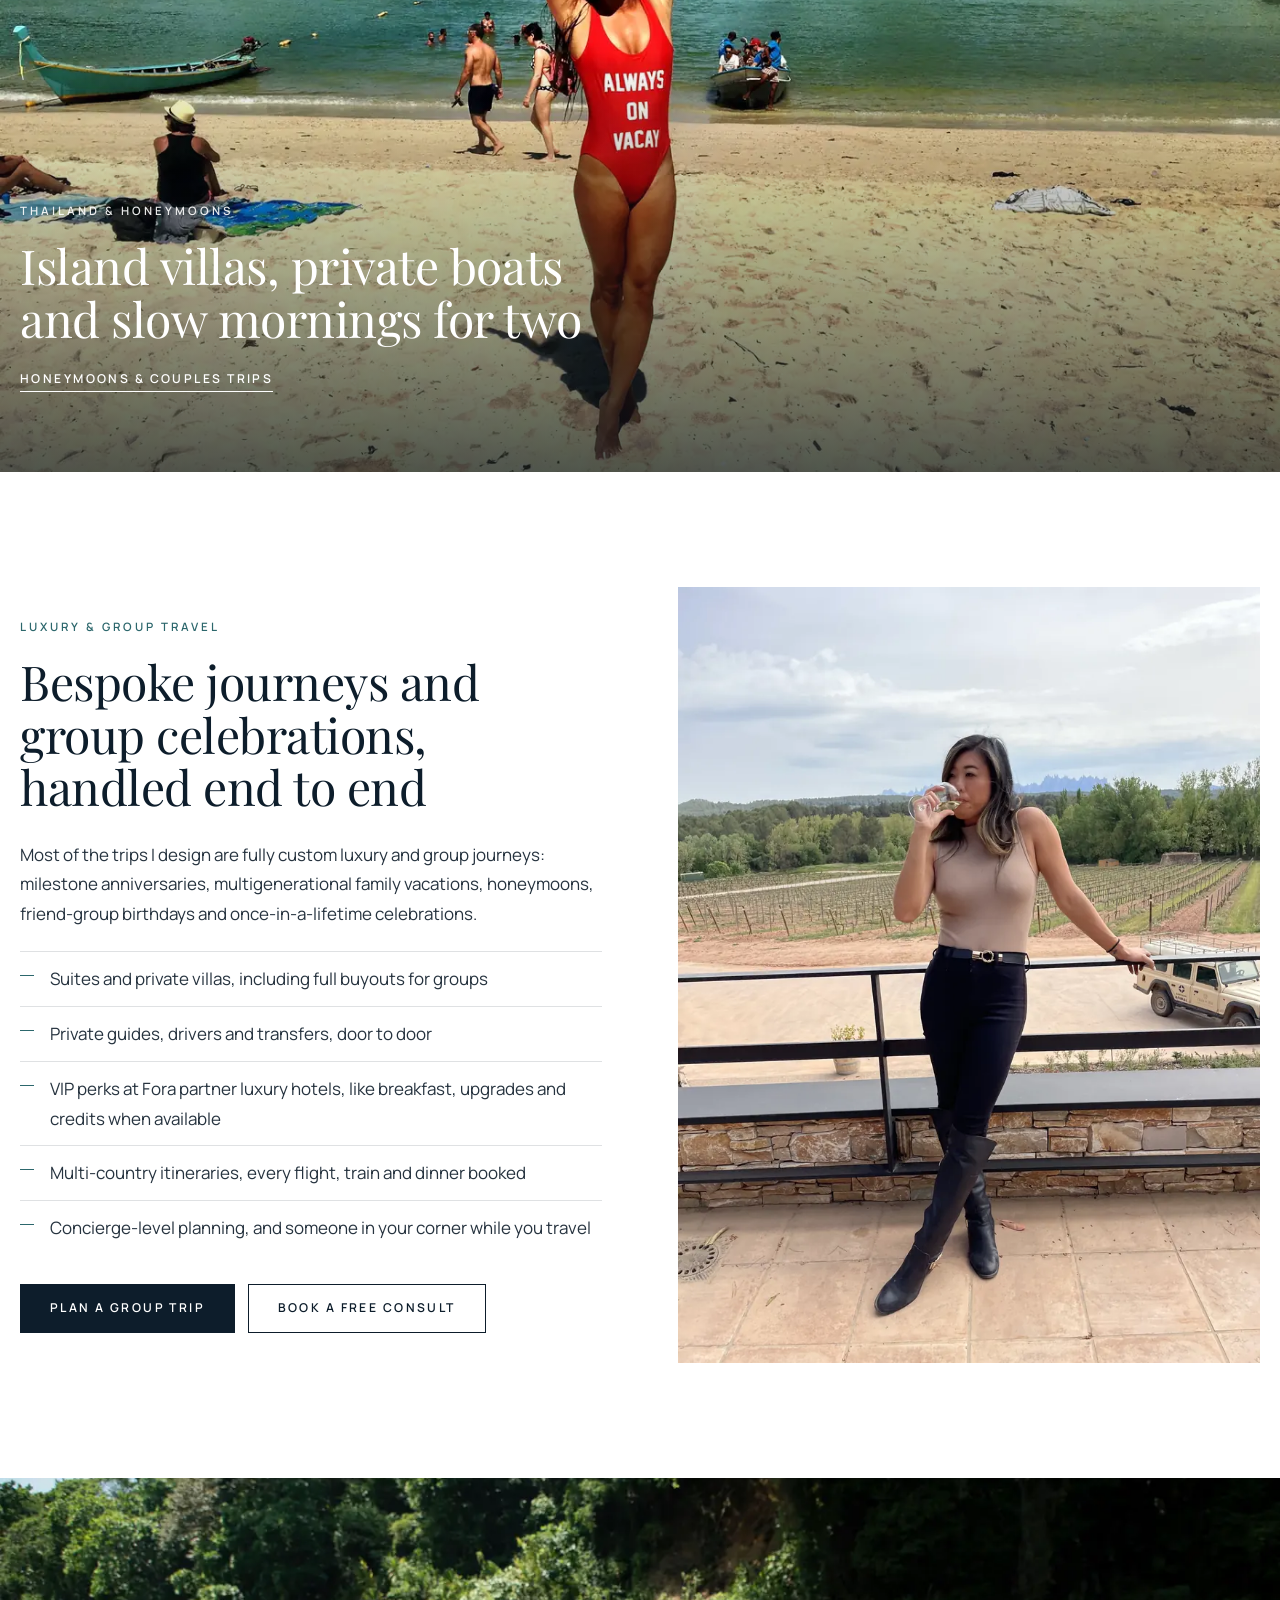
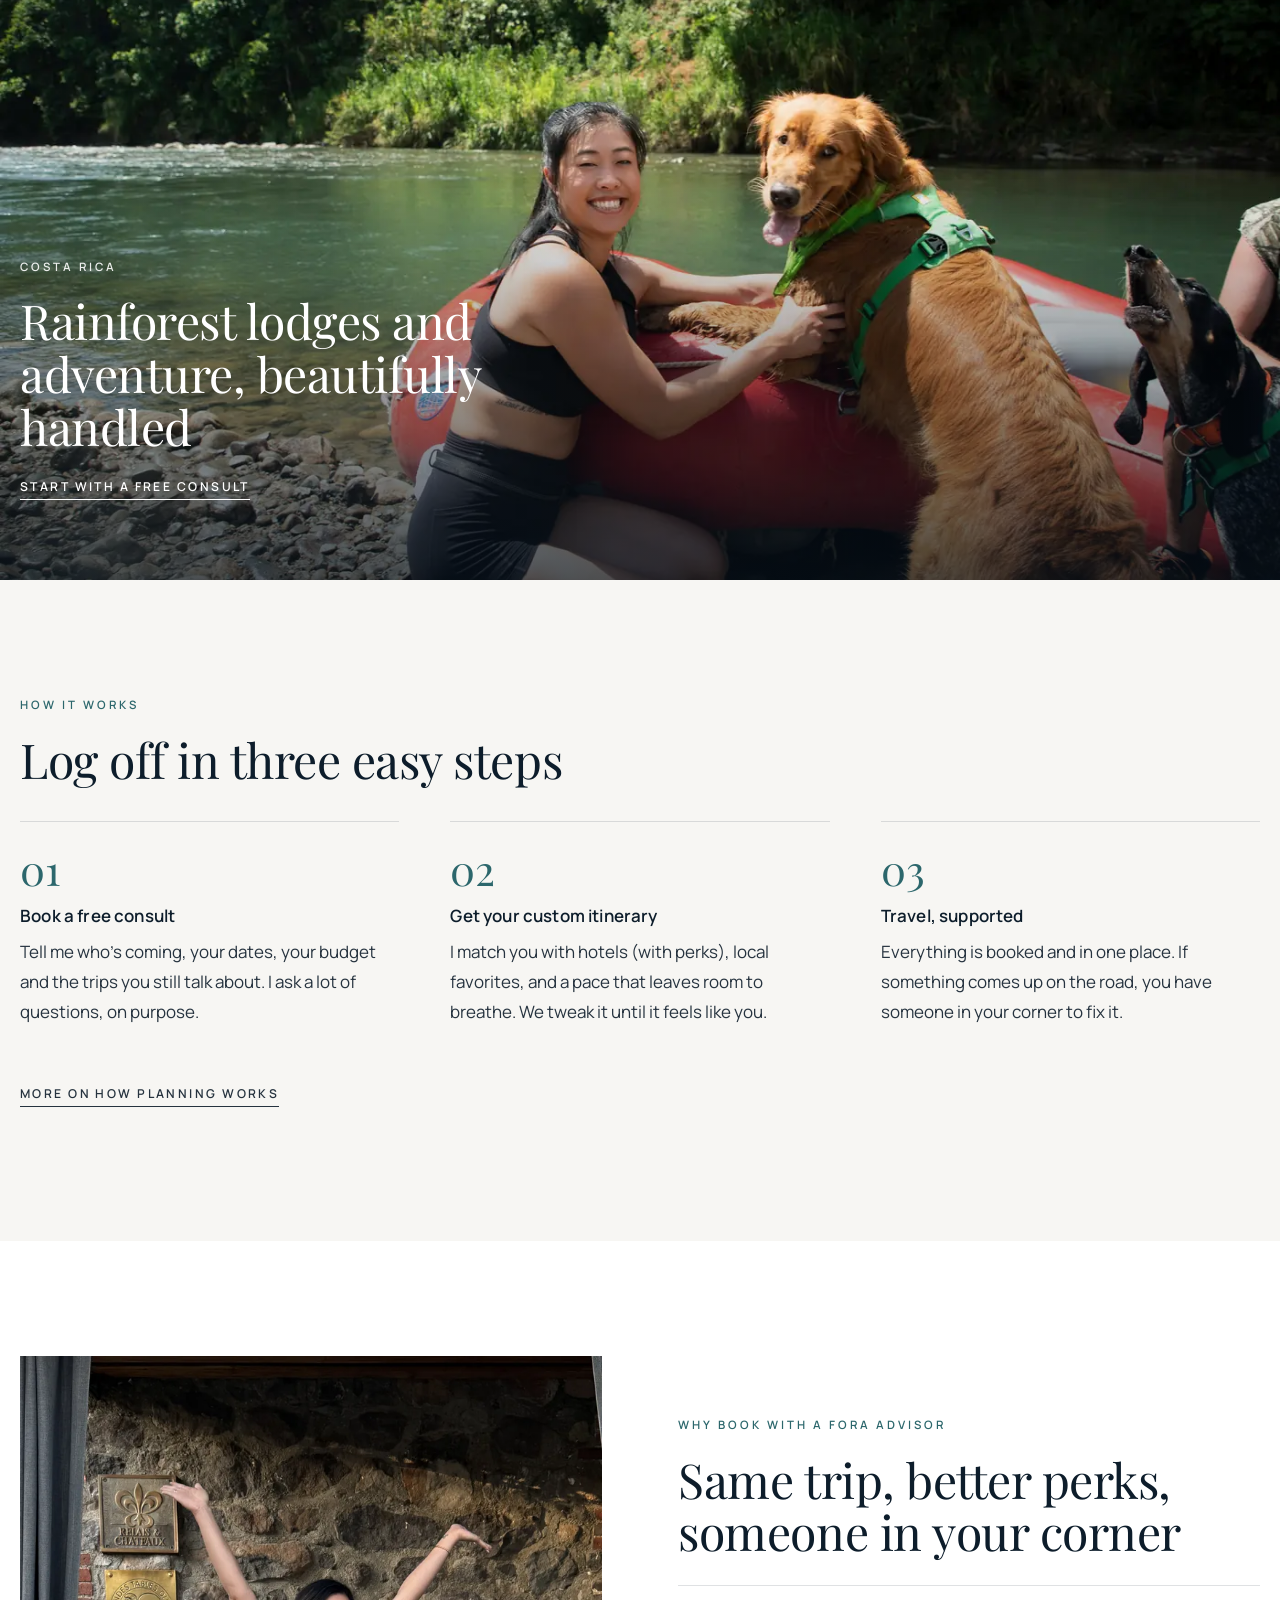
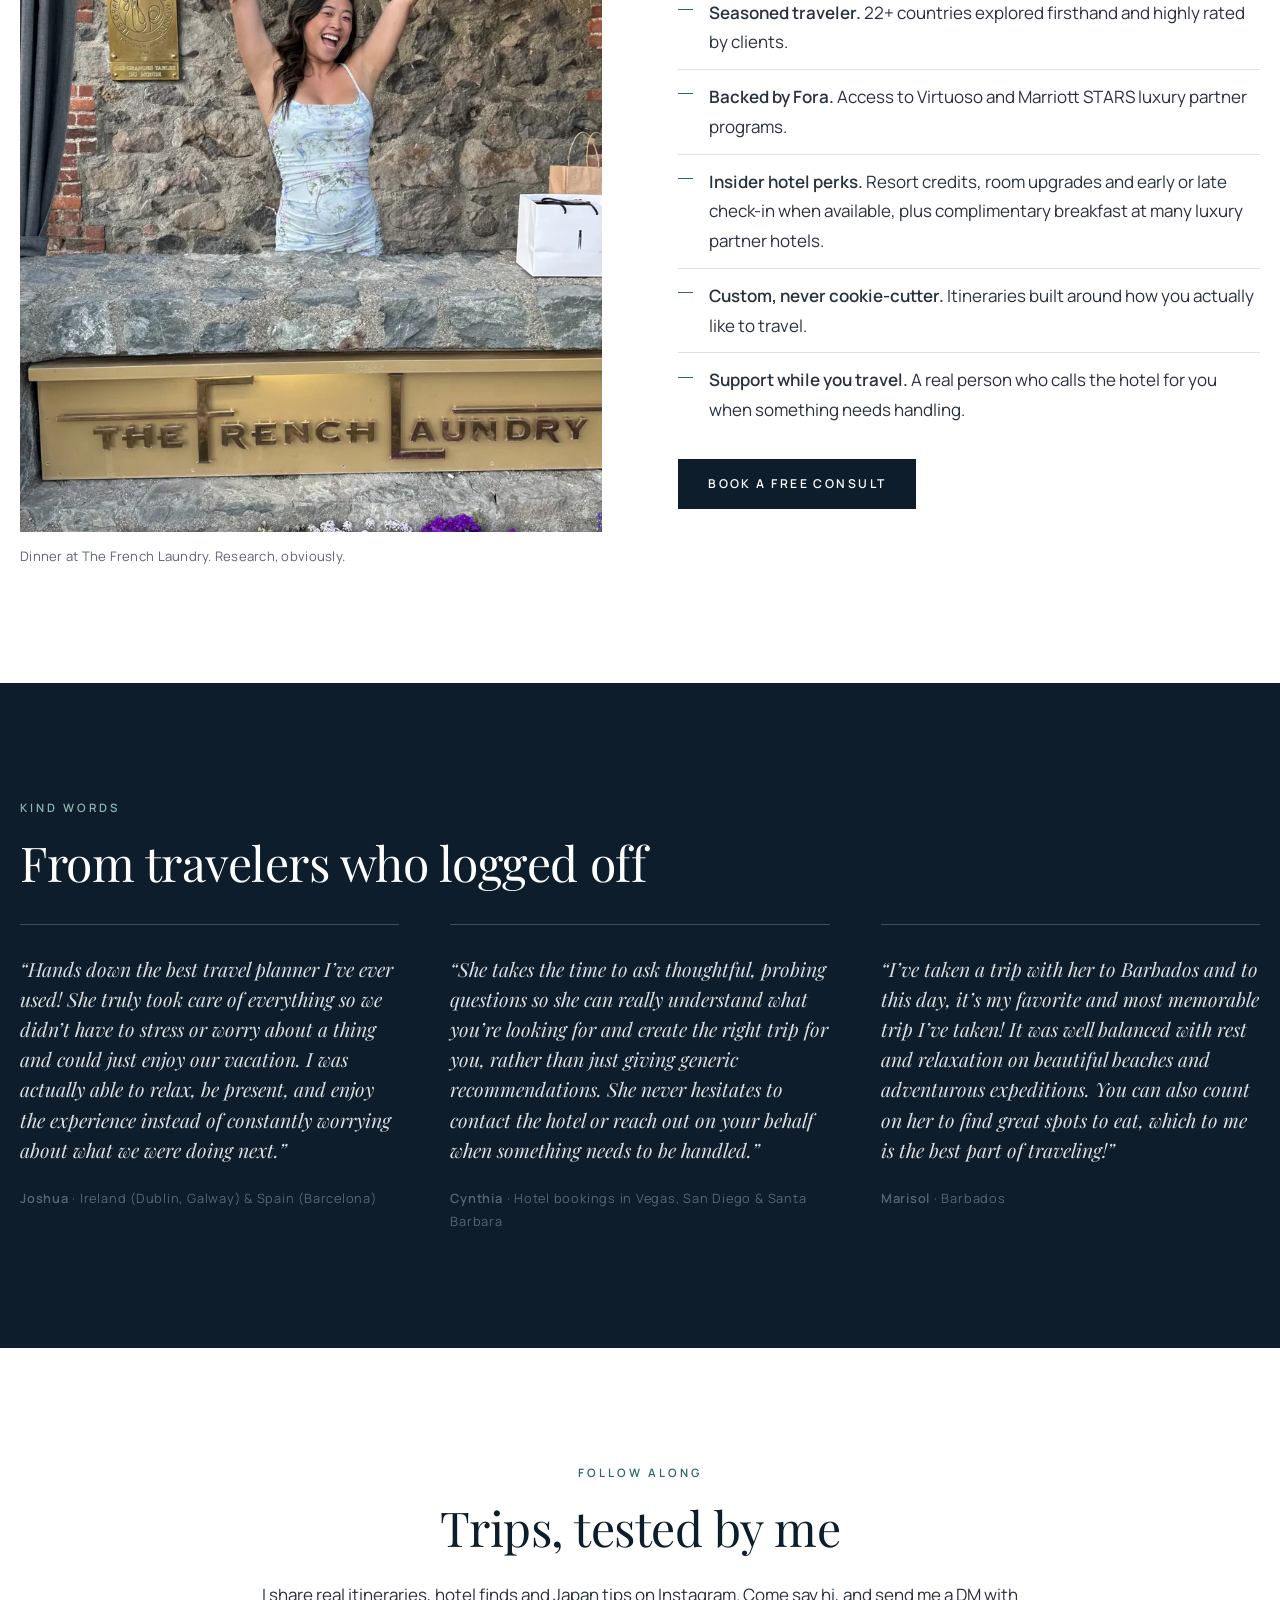
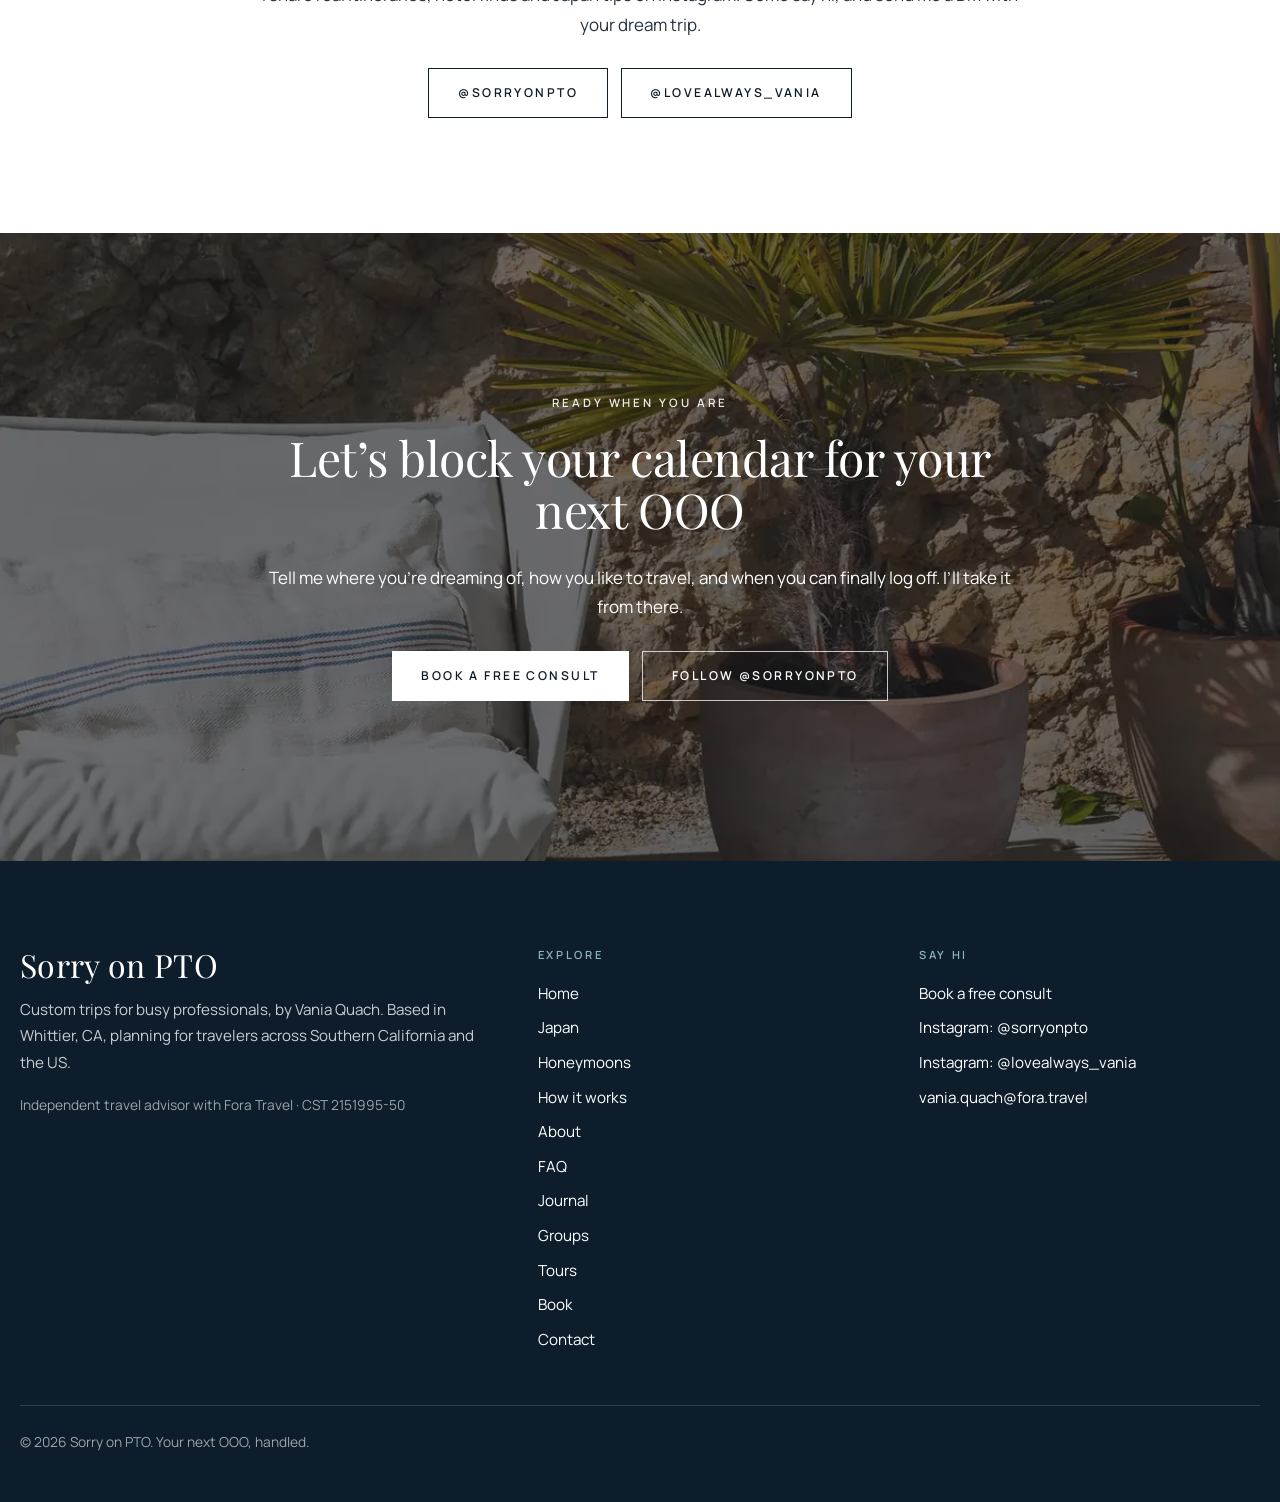
==== commit d35b82df: "Add Tours & Experiences page (Viator, FORA4 promo), nav link and home banner" ====
--- a/index.html
+++ b/index.html
@@ -30,11 +30,11 @@
 <header class="site-header">
   <div class="wrap header-in">
     <a class="brand" href="./">Sorry on PTO</a>
-    <nav aria-label="Main" class="nav-desktop"><ul><li><a href="japan-travel-advisor/">Japan</a></li><li><a href="honeymoons-couples-trips/">Honeymoons</a></li><li><a href="how-it-works/">How it works</a></li><li><a href="about/">About</a></li><li><a href="faq/">FAQ</a></li><li><a href="blog/">Journal</a></li><li><a href="groups/">Groups</a></li><li><a href="book/">Book</a></li><li><a href="contact/">Contact</a></li></ul></nav>
+    <nav aria-label="Main" class="nav-desktop"><ul><li><a href="japan-travel-advisor/">Japan</a></li><li><a href="honeymoons-couples-trips/">Honeymoons</a></li><li><a href="how-it-works/">How it works</a></li><li><a href="about/">About</a></li><li><a href="faq/">FAQ</a></li><li><a href="blog/">Journal</a></li><li><a href="groups/">Groups</a></li><li><a class="nav-tours" href="tours/">Tours</a></li><li><a href="book/">Book</a></li><li><a href="contact/">Contact</a></li></ul></nav>
     <a class="btn btn-small header-cta" href="book/">Book a free consult</a>
     <details class="nav-mobile">
       <summary aria-label="Menu"><span></span><span></span><span></span></summary>
-      <nav aria-label="Mobile"><ul><li><a href="japan-travel-advisor/">Japan</a></li><li><a href="honeymoons-couples-trips/">Honeymoons</a></li><li><a href="how-it-works/">How it works</a></li><li><a href="about/">About</a></li><li><a href="faq/">FAQ</a></li><li><a href="blog/">Journal</a></li><li><a href="groups/">Groups</a></li><li><a href="book/">Book</a></li><li><a href="contact/">Contact</a></li><li><a class="btn" href="book/">Book a free consult</a></li></ul></nav>
+      <nav aria-label="Mobile"><ul><li><a href="japan-travel-advisor/">Japan</a></li><li><a href="honeymoons-couples-trips/">Honeymoons</a></li><li><a href="how-it-works/">How it works</a></li><li><a href="about/">About</a></li><li><a href="faq/">FAQ</a></li><li><a href="blog/">Journal</a></li><li><a href="groups/">Groups</a></li><li><a class="nav-tours" href="tours/">Tours</a></li><li><a href="book/">Book</a></li><li><a href="contact/">Contact</a></li><li><a class="btn" href="book/">Book a free consult</a></li></ul></nav>
     </details>
   </div>
 </header>
@@ -56,6 +56,19 @@
   <p class="statement">Once-in-a-lifetime journeys, designed around you.</p>
   <p class="lede">I’m Vania, and I plan bespoke luxury trips and group celebrations, from a Japan honeymoon to a 50th anniversary for the whole family: the right suites, private guides and transfers, and nothing left to figure out once you land.</p>
   <ul class="dest-list" aria-label="Destinations"><li><a href="japan-travel-advisor/">Japan</a></li><li><a href="honeymoons-couples-trips/">Thailand</a></li><li><a href="honeymoons-couples-trips/">Italy</a></li><li><a href="contact/">Spain</a></li><li><a href="contact/">Ireland</a></li><li><a href="contact/">Costa Rica</a></li><li><a href="groups/">Groups &amp; celebrations</a></li></ul>
+ </div>
+</section>
+
+<section class="tours-banner" aria-label="Tours and experiences worldwide">
+ <div class="tours-banner-in">
+  <figure><img src="img/tours-venice-gondola-700.webp" srcset="img/tours-venice-gondola-700.webp 700w, img/tours-venice-gondola-1200.webp 1200w" sizes="(max-width: 860px) 100vw, 55vw" width="1200" height="807" alt="Gondolas on the Grand Canal in Venice, with Santa Maria della Salute behind" loading="lazy" decoding="async"><figcaption>Photo: Wolfgang Moroder, CC BY-SA 3.0</figcaption></figure>
+  <div class="tb-copy">
+   <p class="eyebrow">New · Tours &amp; experiences</p>
+   <h2>Book tours and day trips anywhere in the world</h2>
+   <p>Safaris, food tours, sunset cruises and skip-the-line tickets, in almost any city or country, booked in a few taps through my Viator link.</p>
+   <p class="promo-pill" data-expires="2026-12-01"><span>FORA4</span> 10% off through Nov 30</p>
+   <div class="btn-row"><a class="btn" href="tours/">Explore tours</a><a class="btn btn-ghost" href="https://www.viator.com/?pid=P00058688&amp;uid=U00868370&amp;mcid=58086&amp;currency=USD" target="_blank" rel="noopener sponsored">Book on Viator</a></div>
+  </div>
  </div>
 </section>
 
@@ -152,7 +165,7 @@
     </div>
     <div>
       <h2 class="foot-h">Explore</h2>
-      <ul class="foot-links"><li><a href="./" aria-current="page">Home</a></li><li><a href="japan-travel-advisor/">Japan</a></li><li><a href="honeymoons-couples-trips/">Honeymoons</a></li><li><a href="how-it-works/">How it works</a></li><li><a href="about/">About</a></li><li><a href="faq/">FAQ</a></li><li><a href="blog/">Journal</a></li><li><a href="groups/">Groups</a></li><li><a href="book/">Book</a></li><li><a href="contact/">Contact</a></li></ul>
+      <ul class="foot-links"><li><a href="./" aria-current="page">Home</a></li><li><a href="japan-travel-advisor/">Japan</a></li><li><a href="honeymoons-couples-trips/">Honeymoons</a></li><li><a href="how-it-works/">How it works</a></li><li><a href="about/">About</a></li><li><a href="faq/">FAQ</a></li><li><a href="blog/">Journal</a></li><li><a href="groups/">Groups</a></li><li><a class="nav-tours" href="tours/">Tours</a></li><li><a href="book/">Book</a></li><li><a href="contact/">Contact</a></li></ul>
     </div>
     <div>
       <h2 class="foot-h">Say hi</h2>
@@ -166,5 +179,6 @@
   </div>
   <p class="wrap small copy">© 2026 Sorry on PTO. Your next OOO, handled.</p>
 </footer>
+<script>(function(){var n=new Date();document.querySelectorAll('[data-expires]').forEach(function(e){if(n>=new Date(e.getAttribute('data-expires')+'T00:00:00-08:00'))e.classList.add('is-expired')});document.querySelectorAll('.copy-btn').forEach(function(b){b.addEventListener('click',function(){var t=b.getAttribute('data-copy');(navigator.clipboard?navigator.clipboard.writeText(t):Promise.reject()).then(function(){b.textContent='Copied';setTimeout(function(){b.textContent='Copy'},1800)}).catch(function(){})})})})();</script>
 </body>
 </html>
--- a/styles.css
+++ b/styles.css
@@ -170,3 +170,71 @@
 .site-footer .small{color:rgba(255,255,255,.6)}
 .copy{border-top:1px solid rgba(255,255,255,.14);margin-top:3rem;padding-top:1.5rem}
 @media (max-width:700px){section{padding:4rem 0}body{font-size:1.02rem}}
+
+/* tours page + home tours banner (v5) */
+.nav-tours{color:var(--sea-d)!important}
+.home .site-header .nav-tours{color:#fff!important;border-bottom:1px solid var(--sea)}
+@media (max-width:1320px) and (min-width:1181px){.nav-desktop ul{gap:1.05rem}.nav-desktop a{letter-spacing:.14em}}
+.tours-hero{position:relative;min-height:min(92svh,860px);display:flex;align-items:flex-end;padding:0;color:#fff;background:var(--ink);overflow:hidden;isolation:isolate}
+.tours-hero>img{position:absolute;inset:0;width:100%;height:100%;object-fit:cover;z-index:-2}
+.tours-hero::after{content:"";position:absolute;inset:0;z-index:-1;background:linear-gradient(180deg,rgba(6,16,26,.35) 0%,rgba(6,16,26,.1) 35%,rgba(6,16,26,.78) 100%)}
+.tours-hero-in{padding:7rem 0 clamp(4rem,9vh,6rem)}
+.tours-hero h1{color:#fff;max-width:16ch;font-size:clamp(2.5rem,6vw,5rem);line-height:1.04;text-shadow:0 2px 30px rgba(0,0,0,.25)}
+.tours-hero .eyebrow{color:#fff;opacity:.92}
+.tours-hero .tag{font-family:var(--serif);font-style:italic;font-size:clamp(1.15rem,2.2vw,1.5rem);color:#fff;max-width:34ch;margin-bottom:1.4rem}
+.photo-cap{position:absolute;right:clamp(1.25rem,4vw,3rem);bottom:clamp(1.2rem,3vw,2rem);margin:0;font-size:.66rem;font-weight:600;letter-spacing:.24em;text-transform:uppercase;color:rgba(255,255,255,.8)}
+.promo-pill{display:inline-flex;align-items:center;gap:.7rem;margin:0;padding:.5rem 1rem .5rem .5rem;background:rgba(255,255,255,.14);border:1px solid rgba(255,255,255,.4);border-radius:999px;font-size:.82rem;font-weight:600;letter-spacing:.04em;color:#fff;backdrop-filter:blur(6px);-webkit-backdrop-filter:blur(6px)}
+.promo-pill span{background:var(--sea);color:var(--ink);border-radius:999px;padding:.25rem .75rem;letter-spacing:.14em;font-size:.74rem}
+.offer-grid{display:grid;gap:clamp(2.5rem,6vw,5rem);align-items:center}
+@media (min-width:861px){.offer-grid{grid-template-columns:1.05fr .95fr}}
+.mini-steps{list-style:none;padding:0;margin:1.8rem 0 0}
+.mini-steps li{display:flex;gap:1.1rem;align-items:baseline;padding:.85rem 0;border-top:1px solid var(--line)}
+.mini-steps li>span:first-child{font-family:var(--serif);font-size:1.5rem;color:var(--sea-d);line-height:1;min-width:2.2rem}
+.promo-card{position:relative;background:var(--ink);color:rgba(255,255,255,.86);padding:clamp(2.2rem,5vw,3.4rem) clamp(1.6rem,4vw,3rem);text-align:center;box-shadow:0 30px 60px rgba(13,29,43,.22)}
+.promo-card::before{content:"";position:absolute;inset:10px;border:1px dashed rgba(141,183,180,.55);pointer-events:none}
+.promo-card .eyebrow{color:var(--sea)}
+.promo-pct{font-family:var(--serif);font-size:clamp(3.4rem,9vw,5.6rem);line-height:1;color:#fff;margin:0 0 .3rem}
+.promo-pct span{color:var(--sea)}
+.promo-line{font-size:.8rem;font-weight:600;letter-spacing:.22em;text-transform:uppercase;color:#fff;margin-bottom:1.6rem}
+.promo-code{display:flex;align-items:center;justify-content:center;flex-wrap:wrap;gap:.6rem;margin:0 auto 1rem;padding:.9rem 1rem;background:rgba(255,255,255,.07);border:1px solid rgba(255,255,255,.2);max-width:22rem}
+.promo-label{font-size:.7rem;font-weight:600;letter-spacing:.2em;text-transform:uppercase;color:var(--sea)}
+.promo-code strong{font-family:var(--sans);font-size:1.6rem;letter-spacing:.24em;color:#fff}
+.copy-btn{font:600 .66rem var(--sans);letter-spacing:.18em;text-transform:uppercase;background:transparent;color:#fff;border:1px solid rgba(255,255,255,.6);padding:.45rem .8rem;cursor:pointer}
+.copy-btn:hover{background:#fff;color:var(--ink)}
+.promo-card .promo-date{color:rgba(255,255,255,.7);margin-bottom:1.6rem}
+.promo-card .btn{background:var(--sea);border-color:var(--sea);color:var(--ink);width:100%;max-width:22rem}
+.promo-card .btn:hover{background:#fff;border-color:#fff}
+.tiles-head{margin-bottom:clamp(2rem,4vw,3rem)}
+.tour-tiles{display:grid;gap:clamp(1rem,2vw,1.5rem)}
+@media (min-width:701px){.tour-tiles{grid-template-columns:repeat(2,1fr)}}
+@media (min-width:1101px){.tour-tiles{grid-template-columns:repeat(3,1fr)}}
+.tour-tile{position:relative;display:block;overflow:hidden;color:#fff;text-decoration:none;aspect-ratio:4/3;background:var(--ink)}
+.tour-tile img{position:absolute;inset:0;width:100%;height:100%;object-fit:cover;transition:transform .9s ease}
+.tour-tile::after{content:"";position:absolute;inset:0;background:linear-gradient(180deg,rgba(6,16,26,0) 30%,rgba(6,16,26,.55) 62%,rgba(6,16,26,.88) 100%)}
+.tt-title{text-shadow:0 1px 14px rgba(0,0,0,.35)}
+.tour-tile:hover img{transform:scale(1.04)}
+.tt-body{position:absolute;left:0;right:0;bottom:0;z-index:1;padding:1.4rem 1.5rem}
+.tt-title{display:block;font-family:var(--serif);font-size:1.7rem;line-height:1.15;color:#fff}
+.tt-sub{display:block;font-size:.9rem;color:rgba(255,255,255,.85);margin-top:.3rem}
+.tour-tiles+.btn-row{margin-top:clamp(2.2rem,4vw,3rem)}
+.ticks-light li{border-color:rgba(255,255,255,.2)}
+.ticks-light li::before{background:var(--sea)}
+.credits{margin-top:3rem;font-size:.74rem}
+/* home banner */
+.tours-banner{padding:0;background:var(--ink);color:rgba(255,255,255,.86)}
+.tours-banner-in{display:grid;align-items:stretch}
+@media (min-width:861px){.tours-banner-in{grid-template-columns:1.1fr 1fr}}
+.tours-banner figure{position:relative;margin:0;min-height:320px}
+.tours-banner figure img{position:absolute;inset:0;width:100%;height:100%;object-fit:cover}
+.tours-banner figure figcaption{position:absolute;left:1rem;bottom:.7rem;margin:0;font-size:.6rem;color:rgba(255,255,255,.75)}
+.tours-banner .tb-copy{padding:clamp(3rem,7vw,5.5rem) clamp(1.25rem,5vw,4.5rem)}
+.tours-banner h2{color:#fff;max-width:15ch}
+.tours-banner .eyebrow{color:var(--sea)}
+.tours-banner .promo-pill{margin:.4rem 0 .2rem}
+.tours-banner .btn{background:#fff;color:var(--ink);border-color:#fff}
+.tours-banner .btn:hover{background:var(--sea);border-color:var(--sea)}
+.tours-banner .btn-ghost{background:transparent;color:#fff;border-color:rgba(255,255,255,.75)}
+.tours-banner .btn-ghost:hover{background:#fff;color:var(--ink)}
+.is-expired{display:none!important}
+.site-footer .nav-tours{color:#fff!important}
+.site-footer .nav-tours:hover{color:var(--sea)!important}
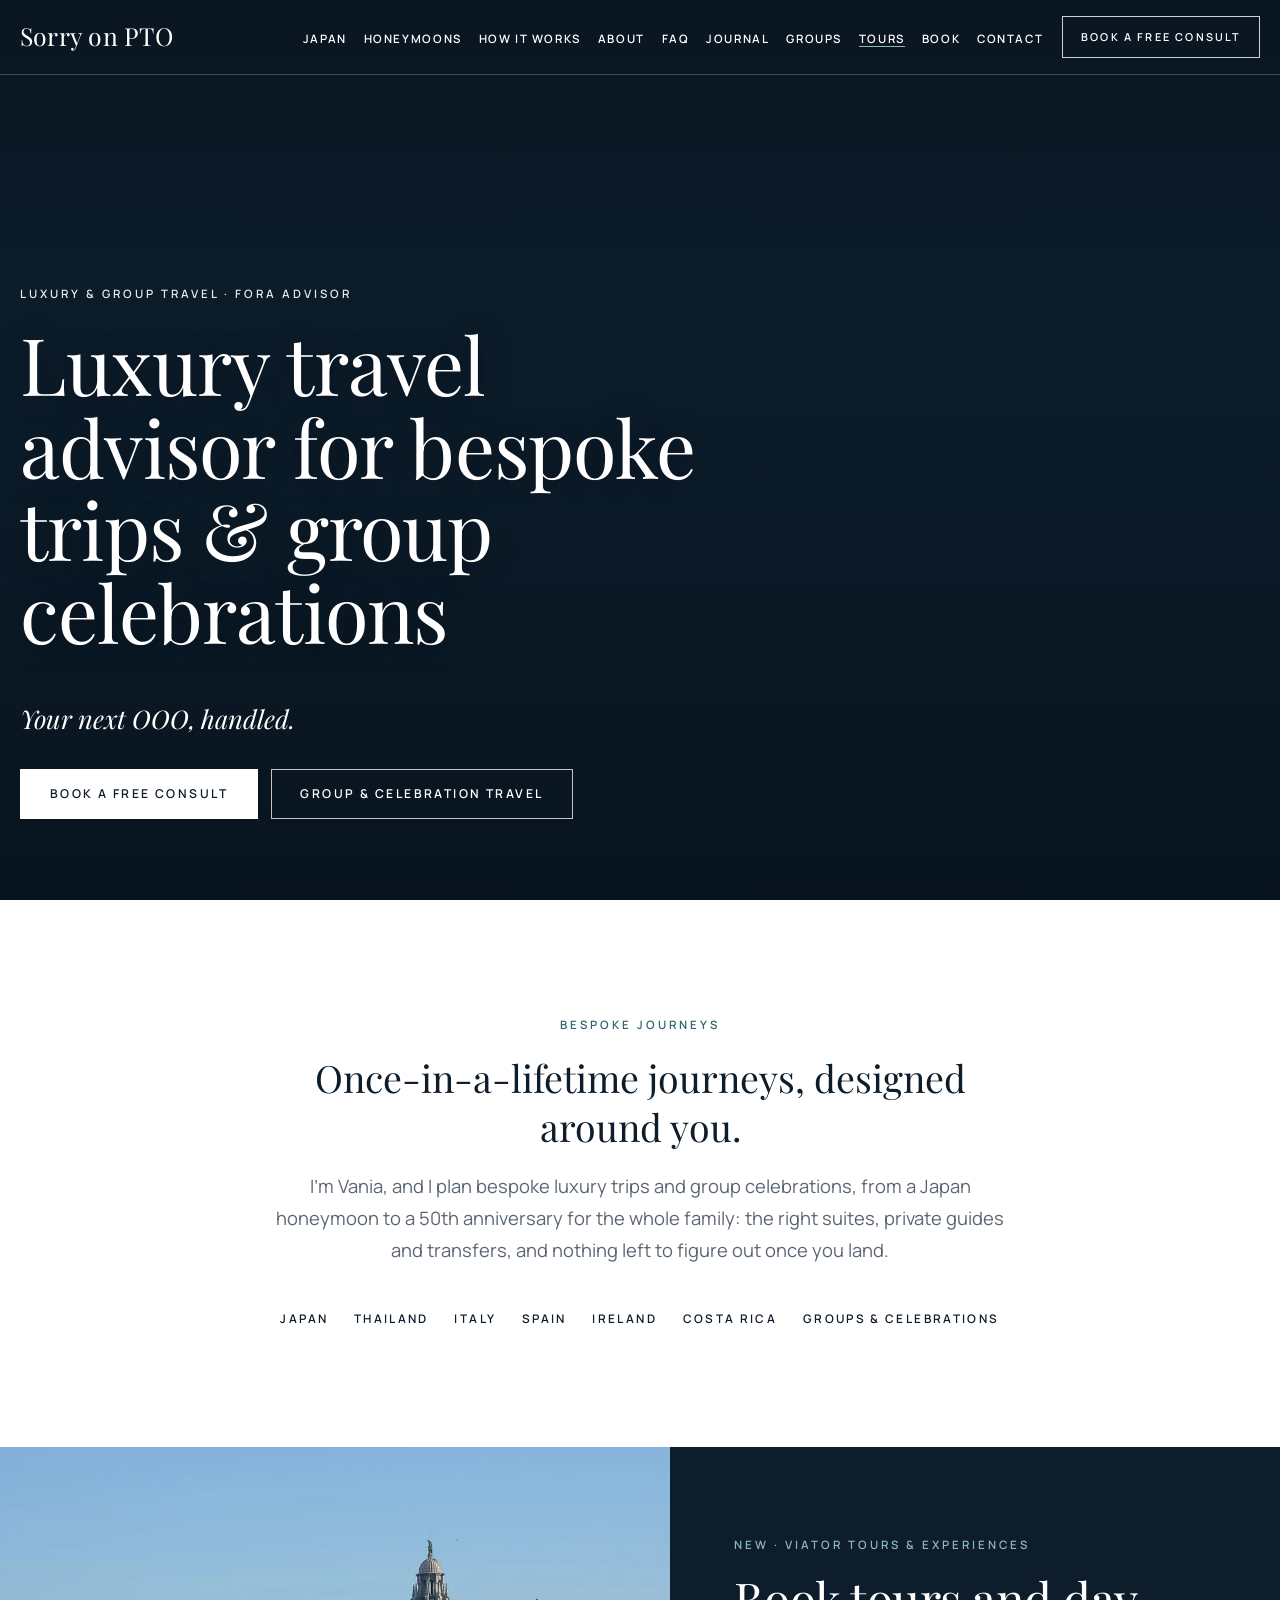
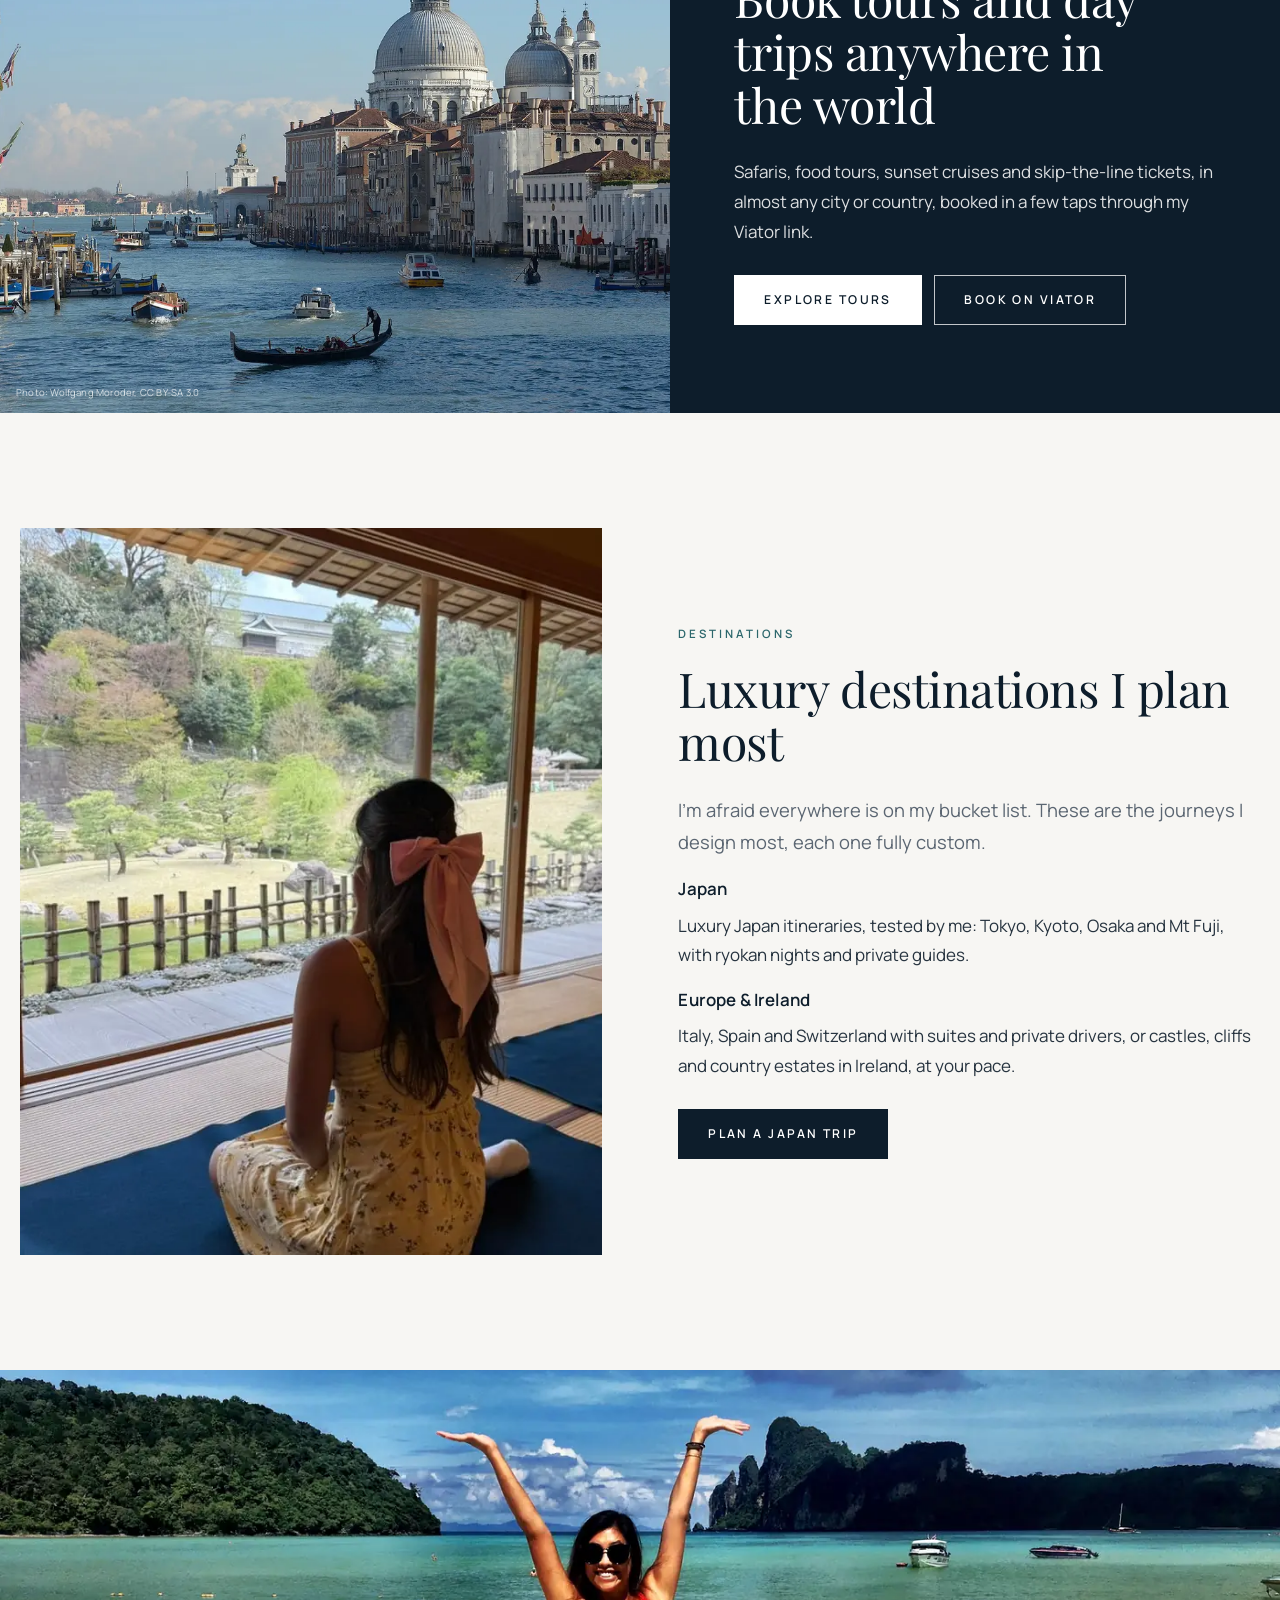
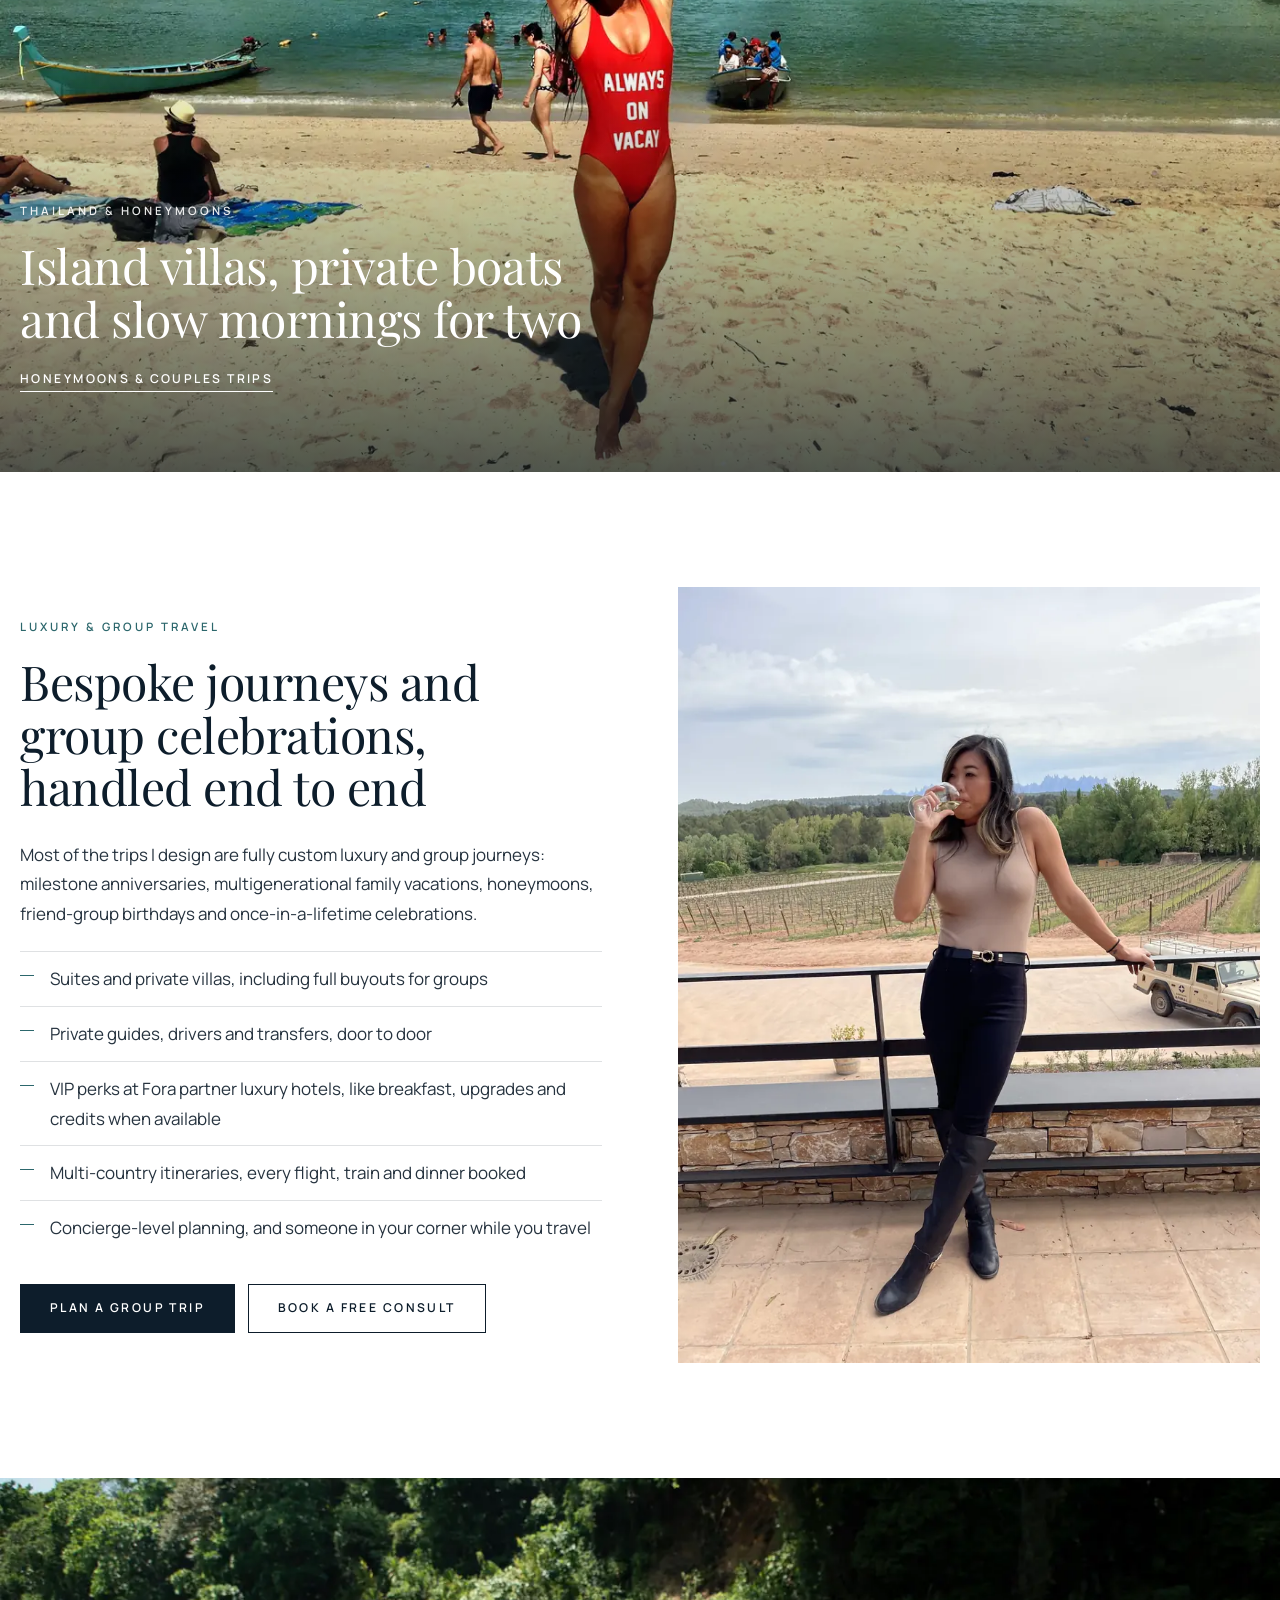
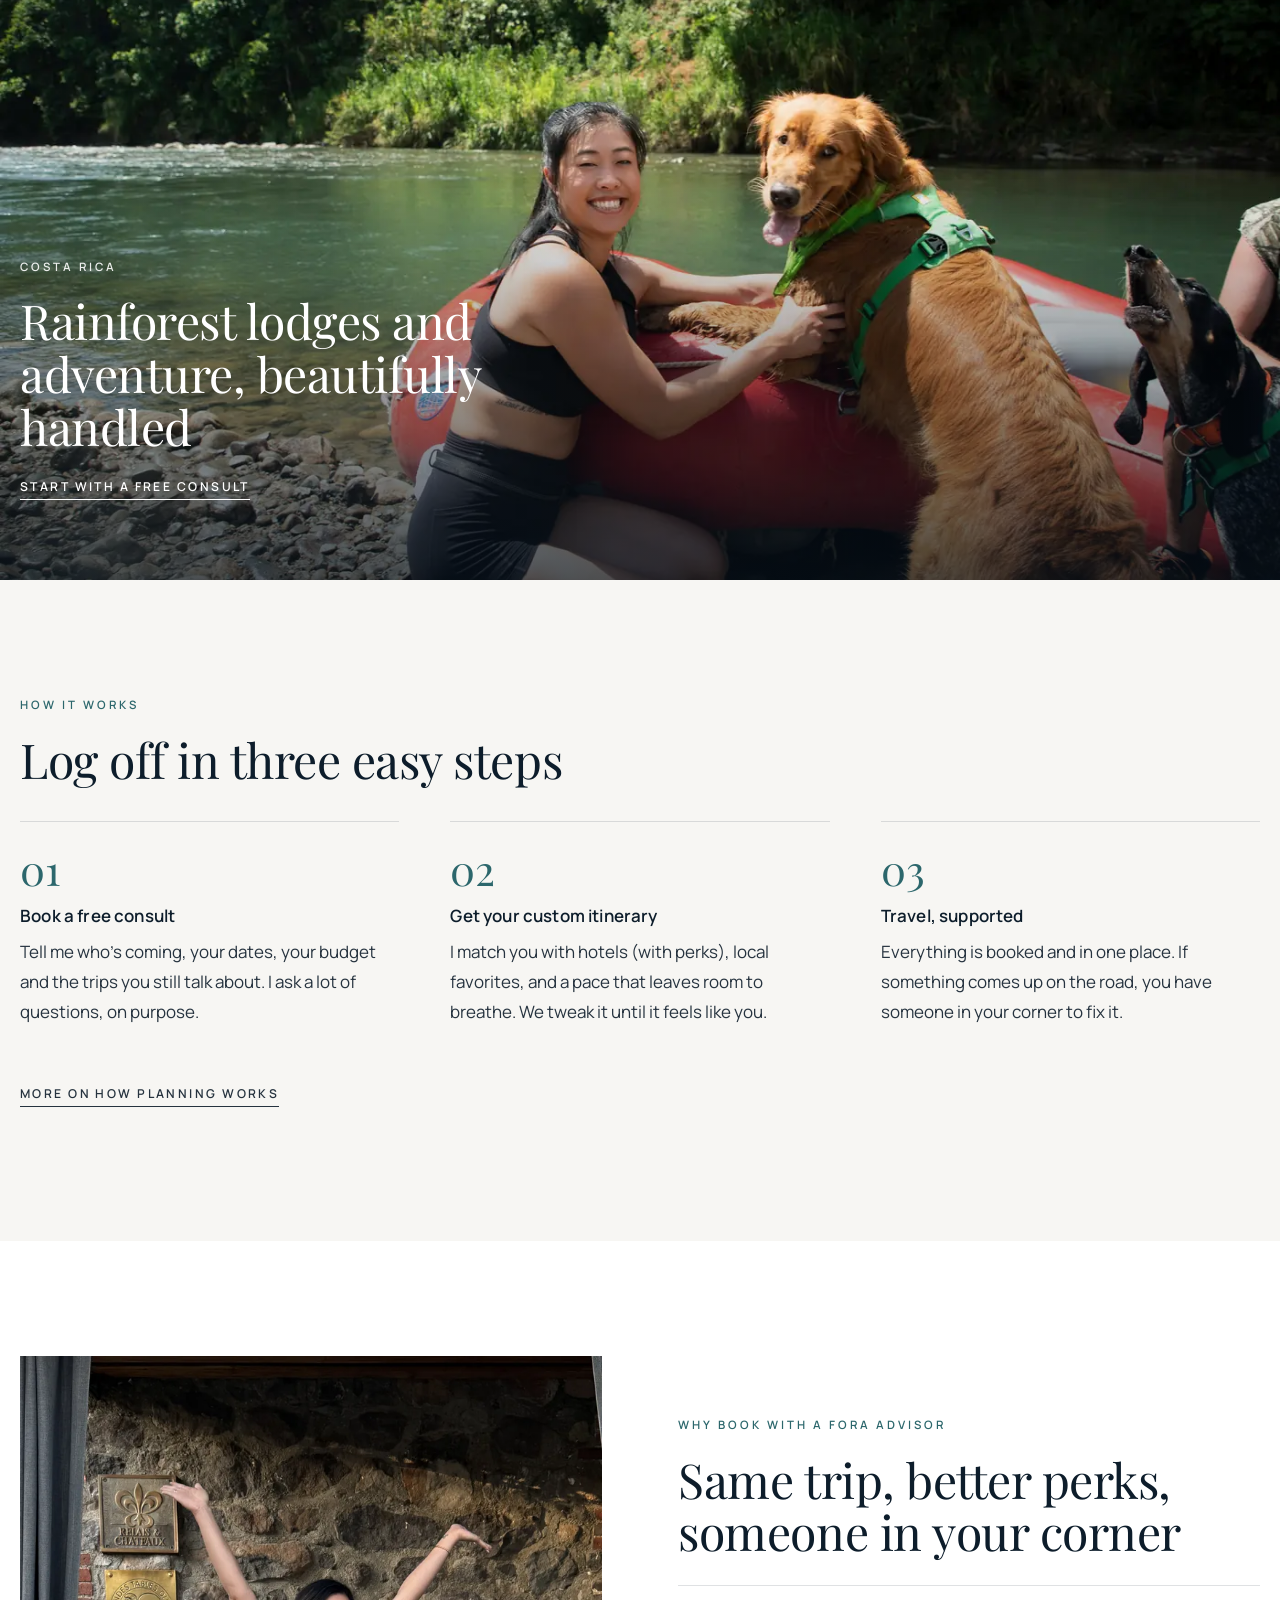
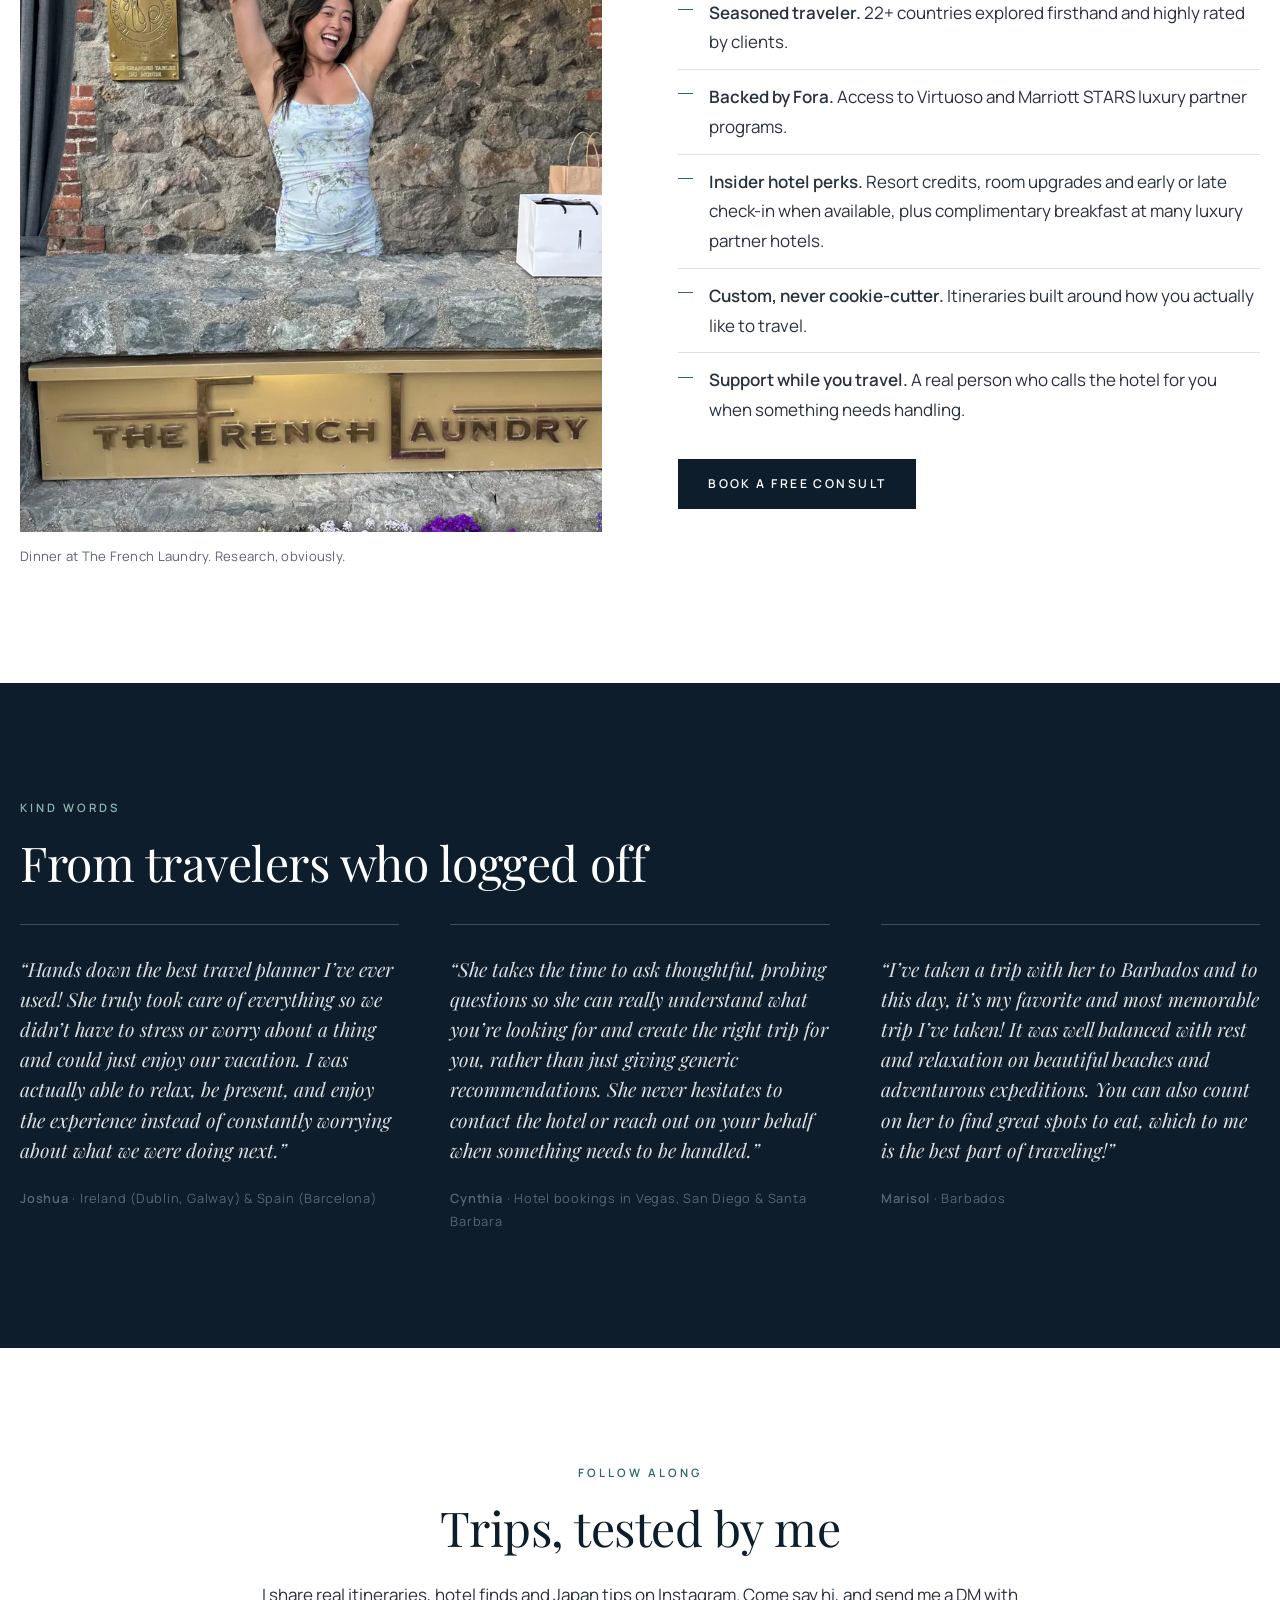
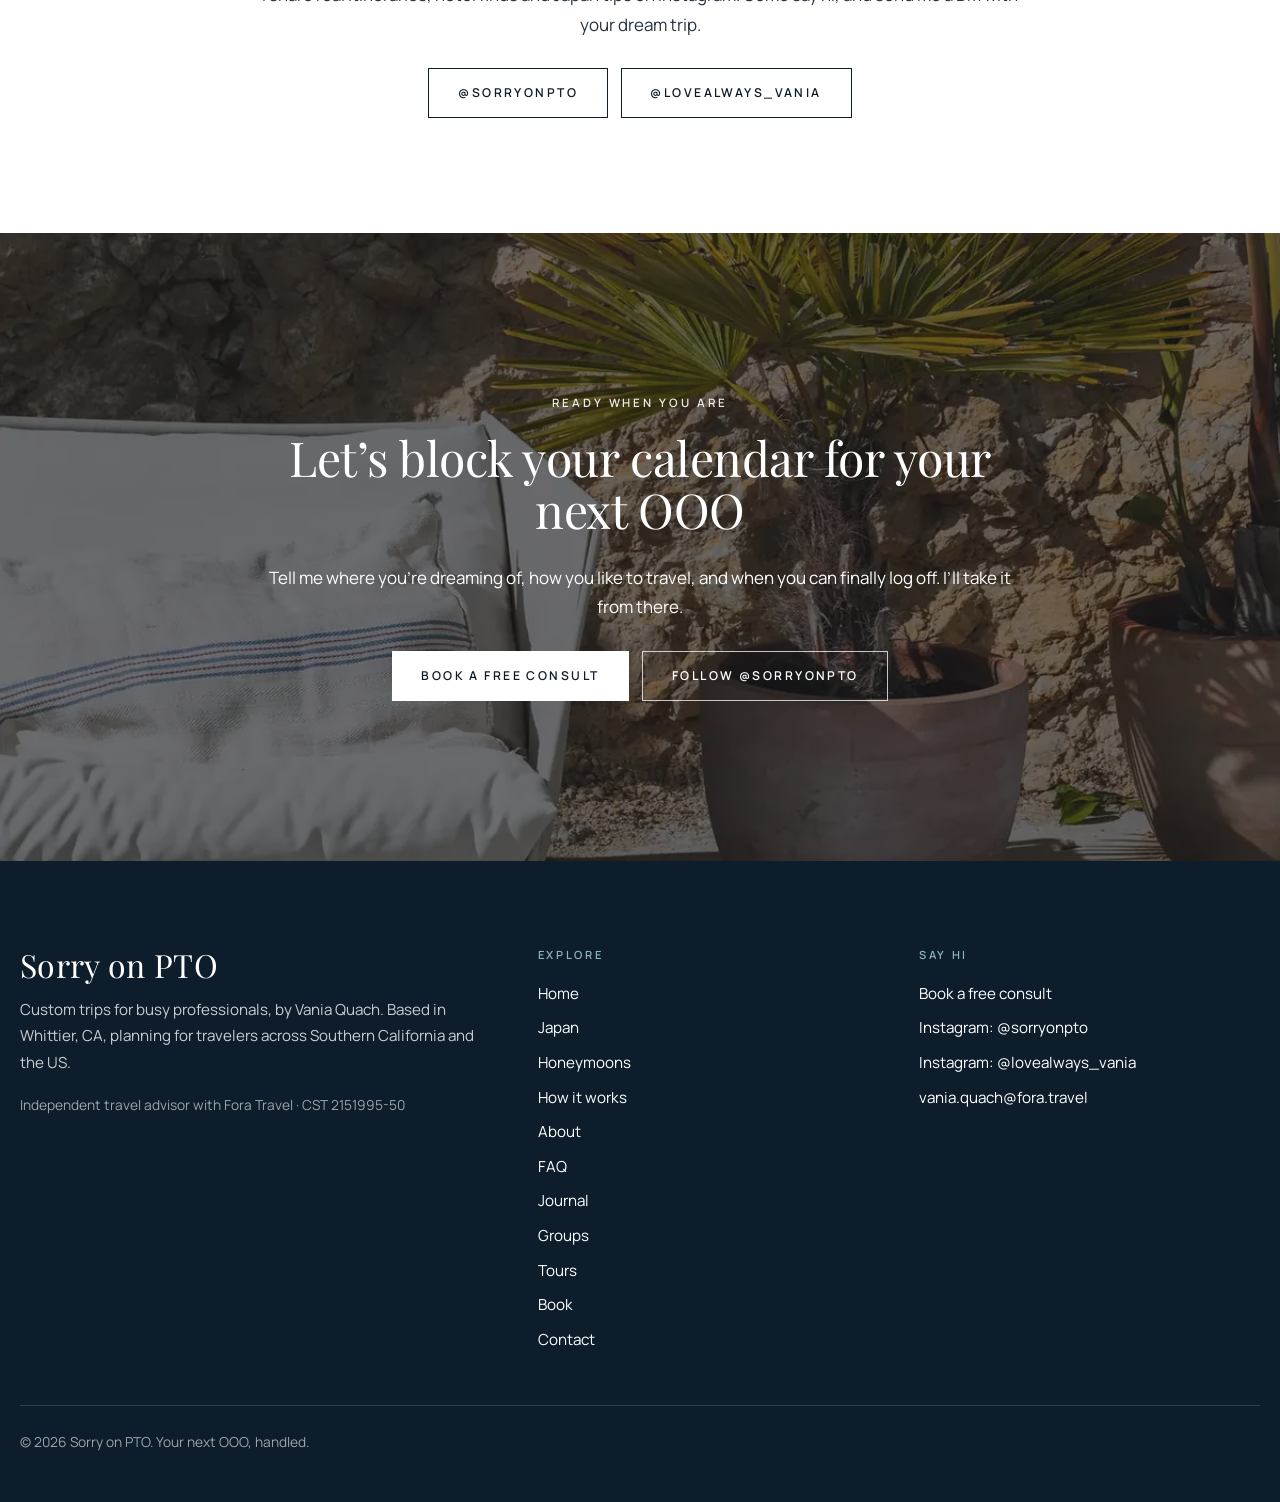
==== commit 7baa2a6b: "Tours: make FORA4 clearly a Viator offer, Dolomites wildflowers hero; home banner says Viator" ====
--- a/index.html
+++ b/index.html
@@ -63,10 +63,11 @@
  <div class="tours-banner-in">
   <figure><img src="img/tours-venice-gondola-700.webp" srcset="img/tours-venice-gondola-700.webp 700w, img/tours-venice-gondola-1200.webp 1200w" sizes="(max-width: 860px) 100vw, 55vw" width="1200" height="807" alt="Gondolas on the Grand Canal in Venice, with Santa Maria della Salute behind" loading="lazy" decoding="async"><figcaption>Photo: Wolfgang Moroder, CC BY-SA 3.0</figcaption></figure>
   <div class="tb-copy">
-   <p class="eyebrow">New · Tours &amp; experiences</p>
+   <p class="eyebrow">New · Viator tours &amp; experiences</p>
    <h2>Book tours and day trips anywhere in the world</h2>
    <p>Safaris, food tours, sunset cruises and skip-the-line tickets, in almost any city or country, booked in a few taps through my Viator link.</p>
-   <p class="promo-pill" data-expires="2026-12-01"><span>FORA4</span> 10% off through Nov 30</p>
+   <p class="promo-pill" data-expires="2026-12-01"><span>FORA4</span> 10% off Viator tours</p>
+   <p class="tb-promo-note" data-expires="2026-12-01">Use code FORA4 at checkout on Viator, through Nov 30, 2026.</p>
    <div class="btn-row"><a class="btn" href="tours/">Explore tours</a><a class="btn btn-ghost" href="https://www.viator.com/?pid=P00058688&amp;uid=U00868370&amp;mcid=58086&amp;currency=USD" target="_blank" rel="noopener sponsored">Book on Viator</a></div>
   </div>
  </div>
--- a/styles.css
+++ b/styles.css
@@ -238,3 +238,7 @@
 .is-expired{display:none!important}
 .site-footer .nav-tours{color:#fff!important}
 .site-footer .nav-tours:hover{color:var(--sea)!important}
+.promo-viator{font-family:var(--serif);font-style:italic;font-size:clamp(1.6rem,4vw,2.2rem);line-height:1.1;color:var(--sea);margin:0 0 .5rem}
+.tours-hero::after{background:linear-gradient(180deg,rgba(6,16,26,.3) 0%,rgba(6,16,26,.05) 30%,rgba(6,16,26,.5) 62%,rgba(6,16,26,.62) 100%)}
+.tours-hero .tag,.tours-hero .eyebrow{text-shadow:0 1px 14px rgba(0,0,0,.45)}
+.tb-promo-note{font-size:.88rem;color:rgba(255,255,255,.82);margin:.7rem 0 0}
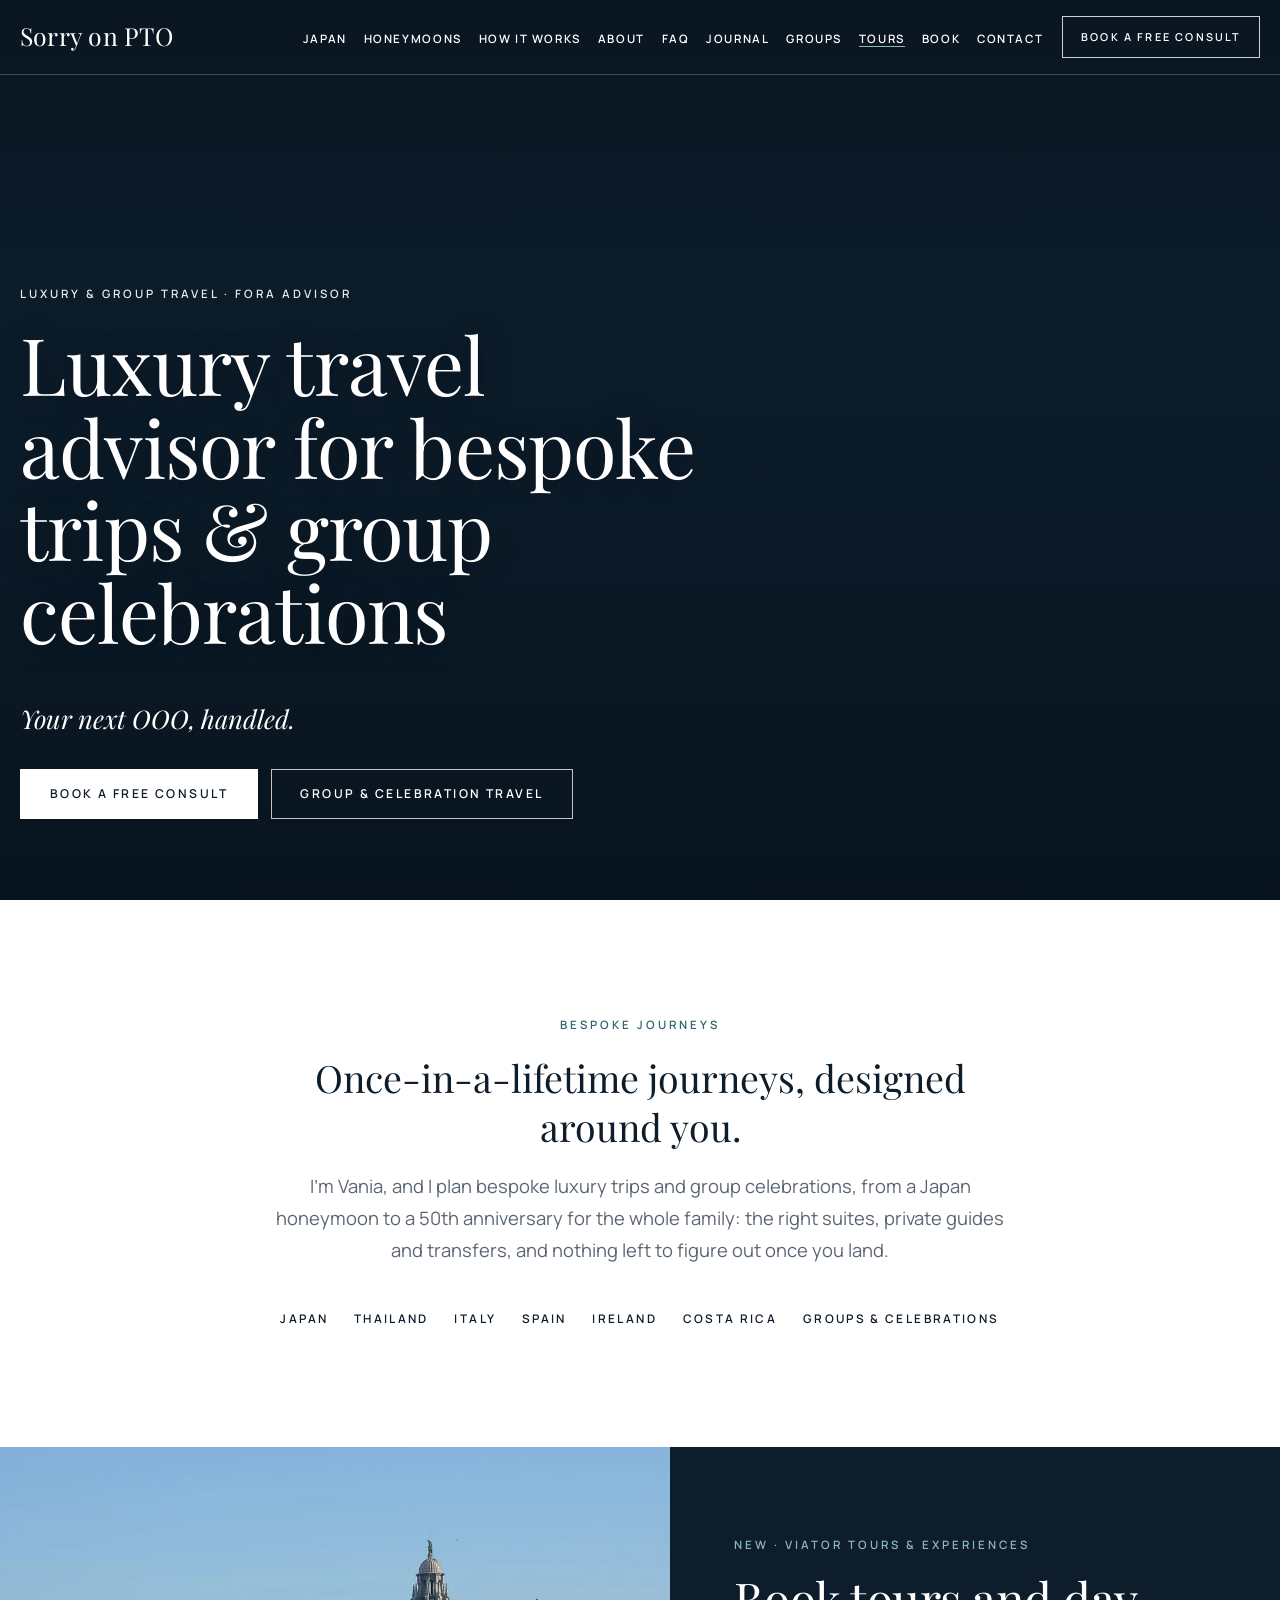
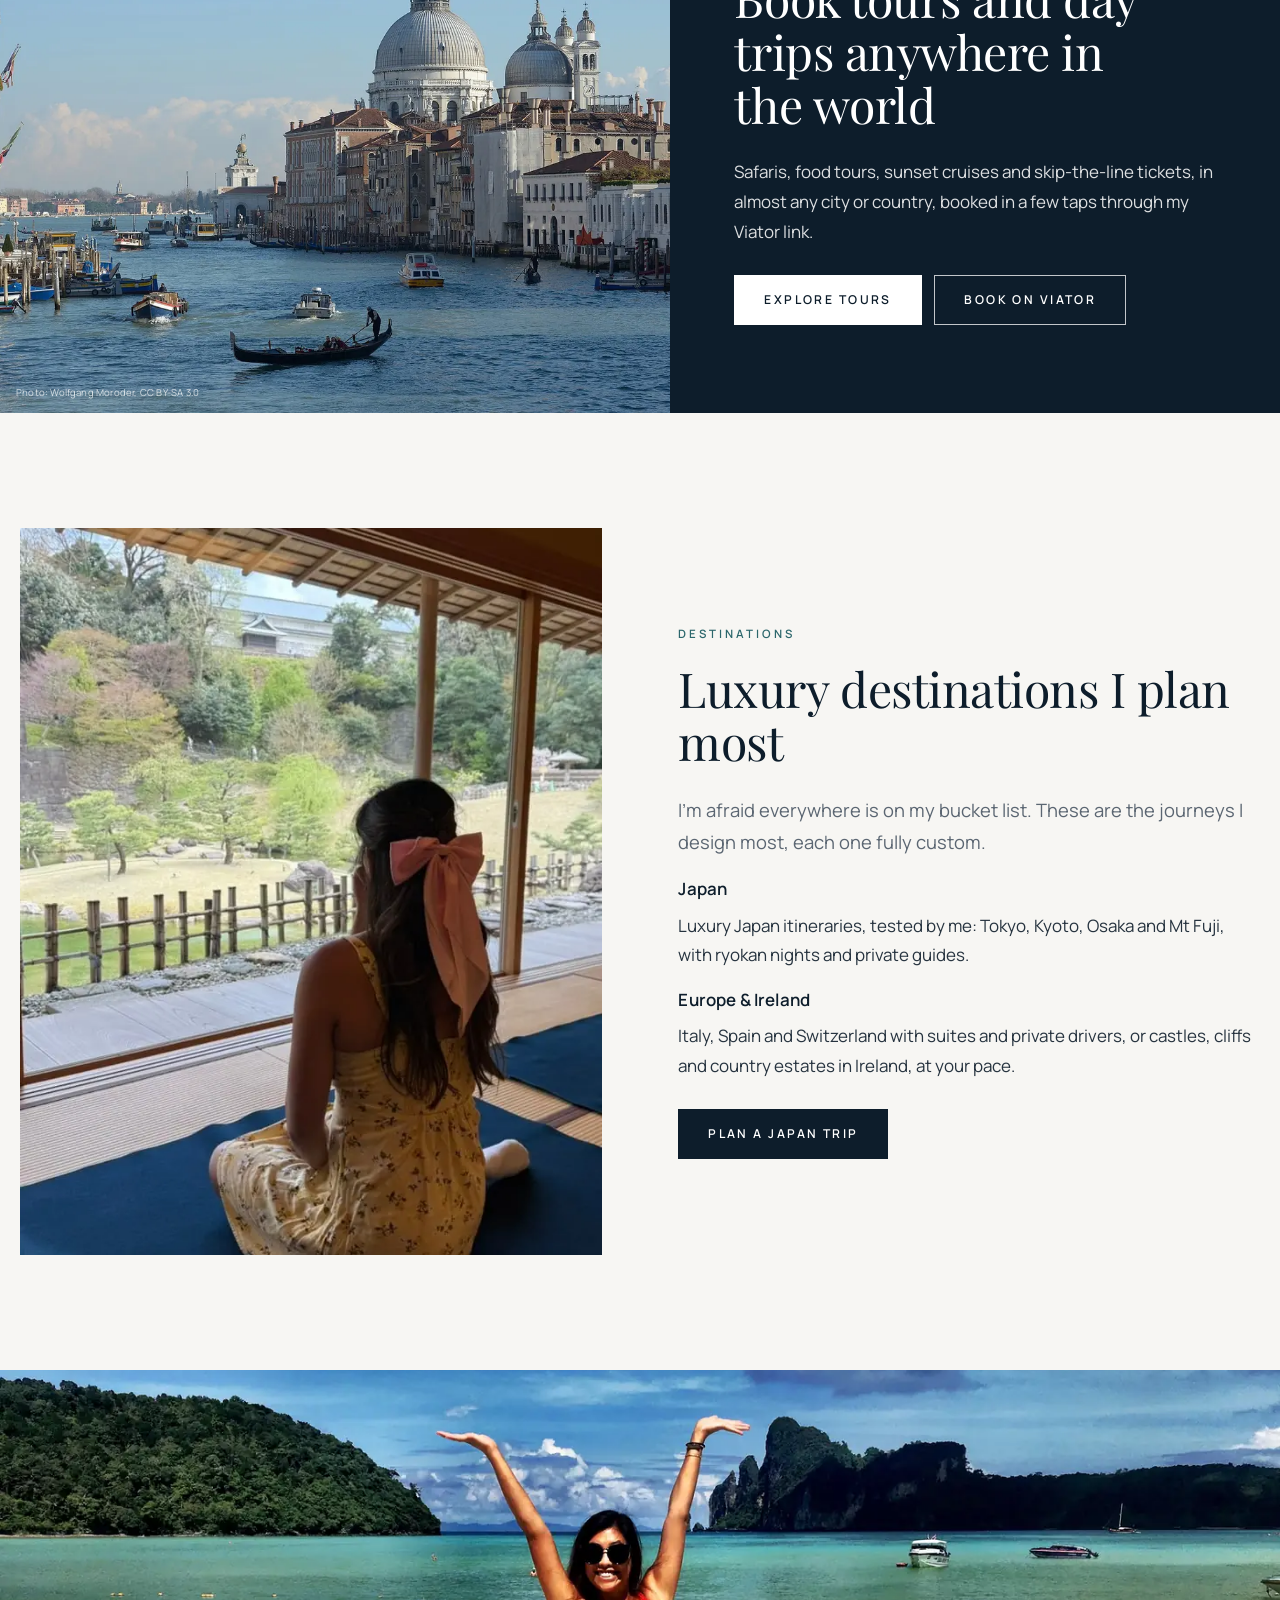
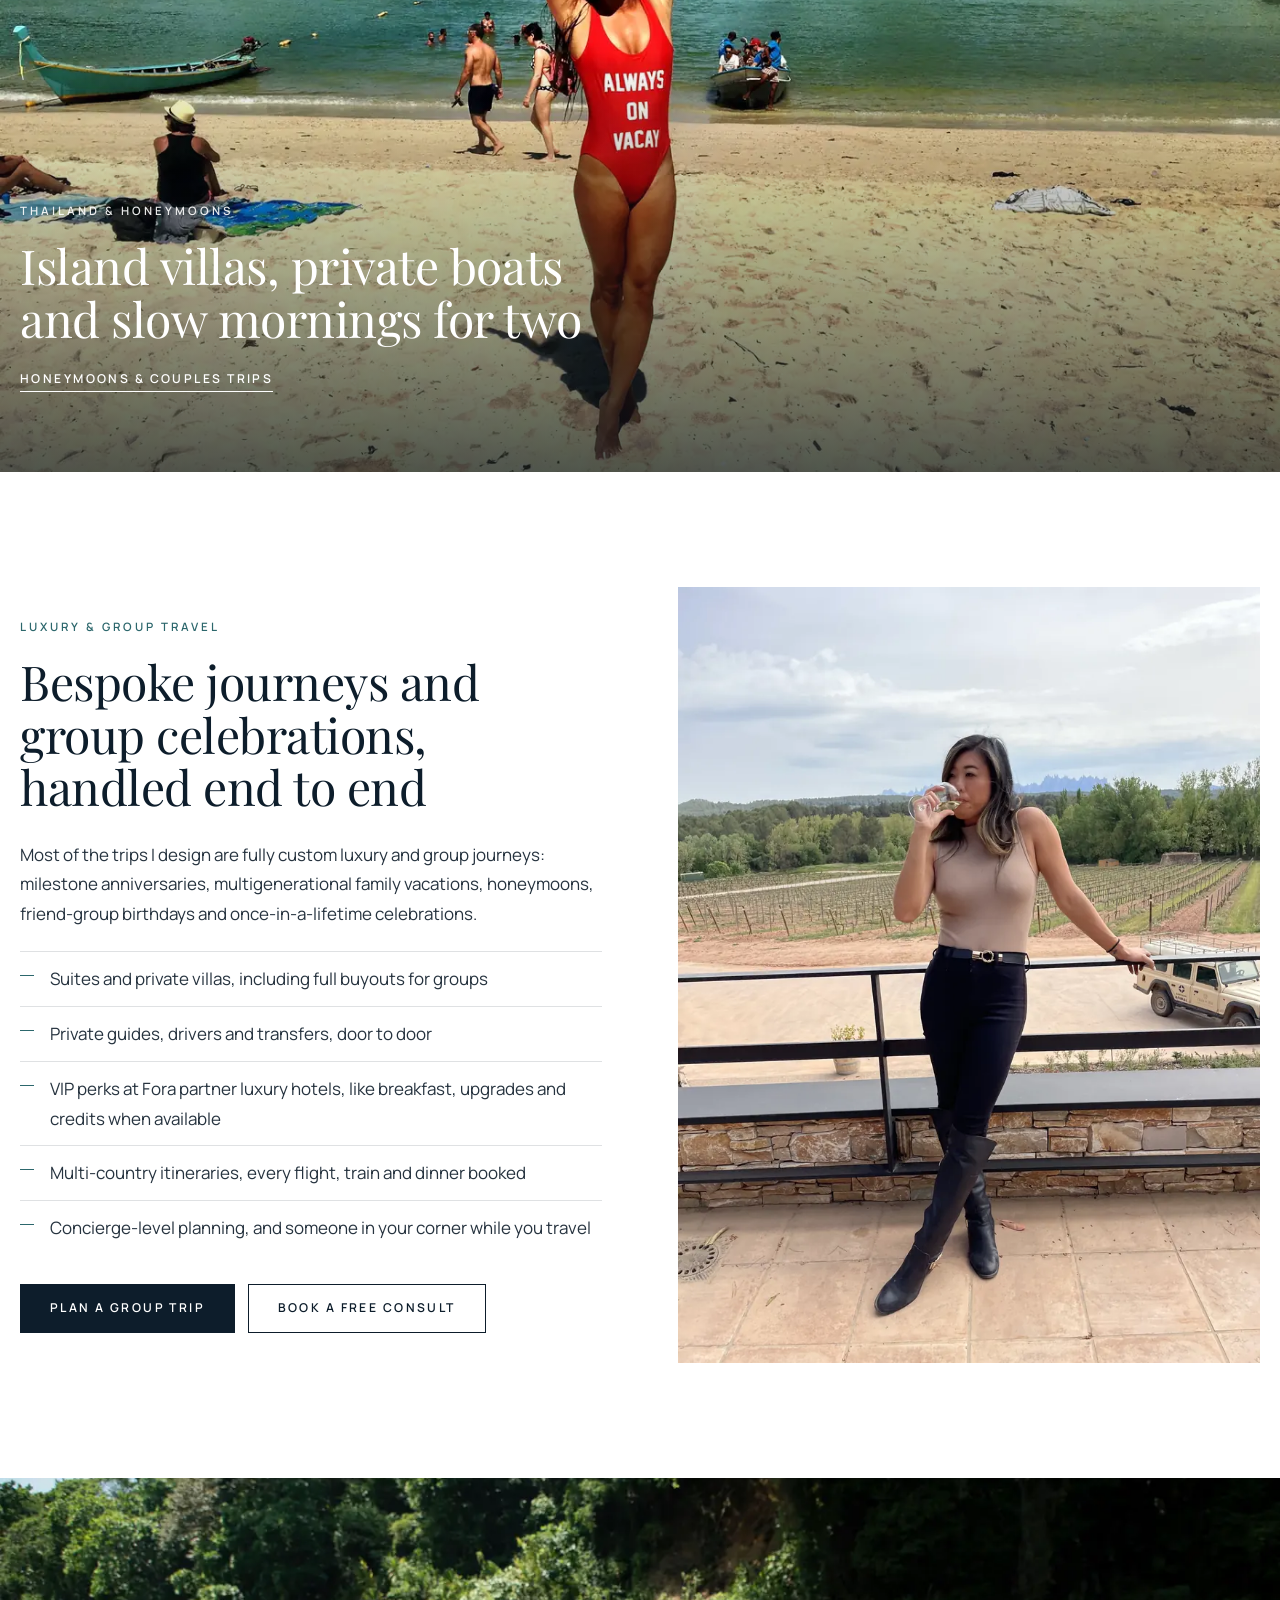
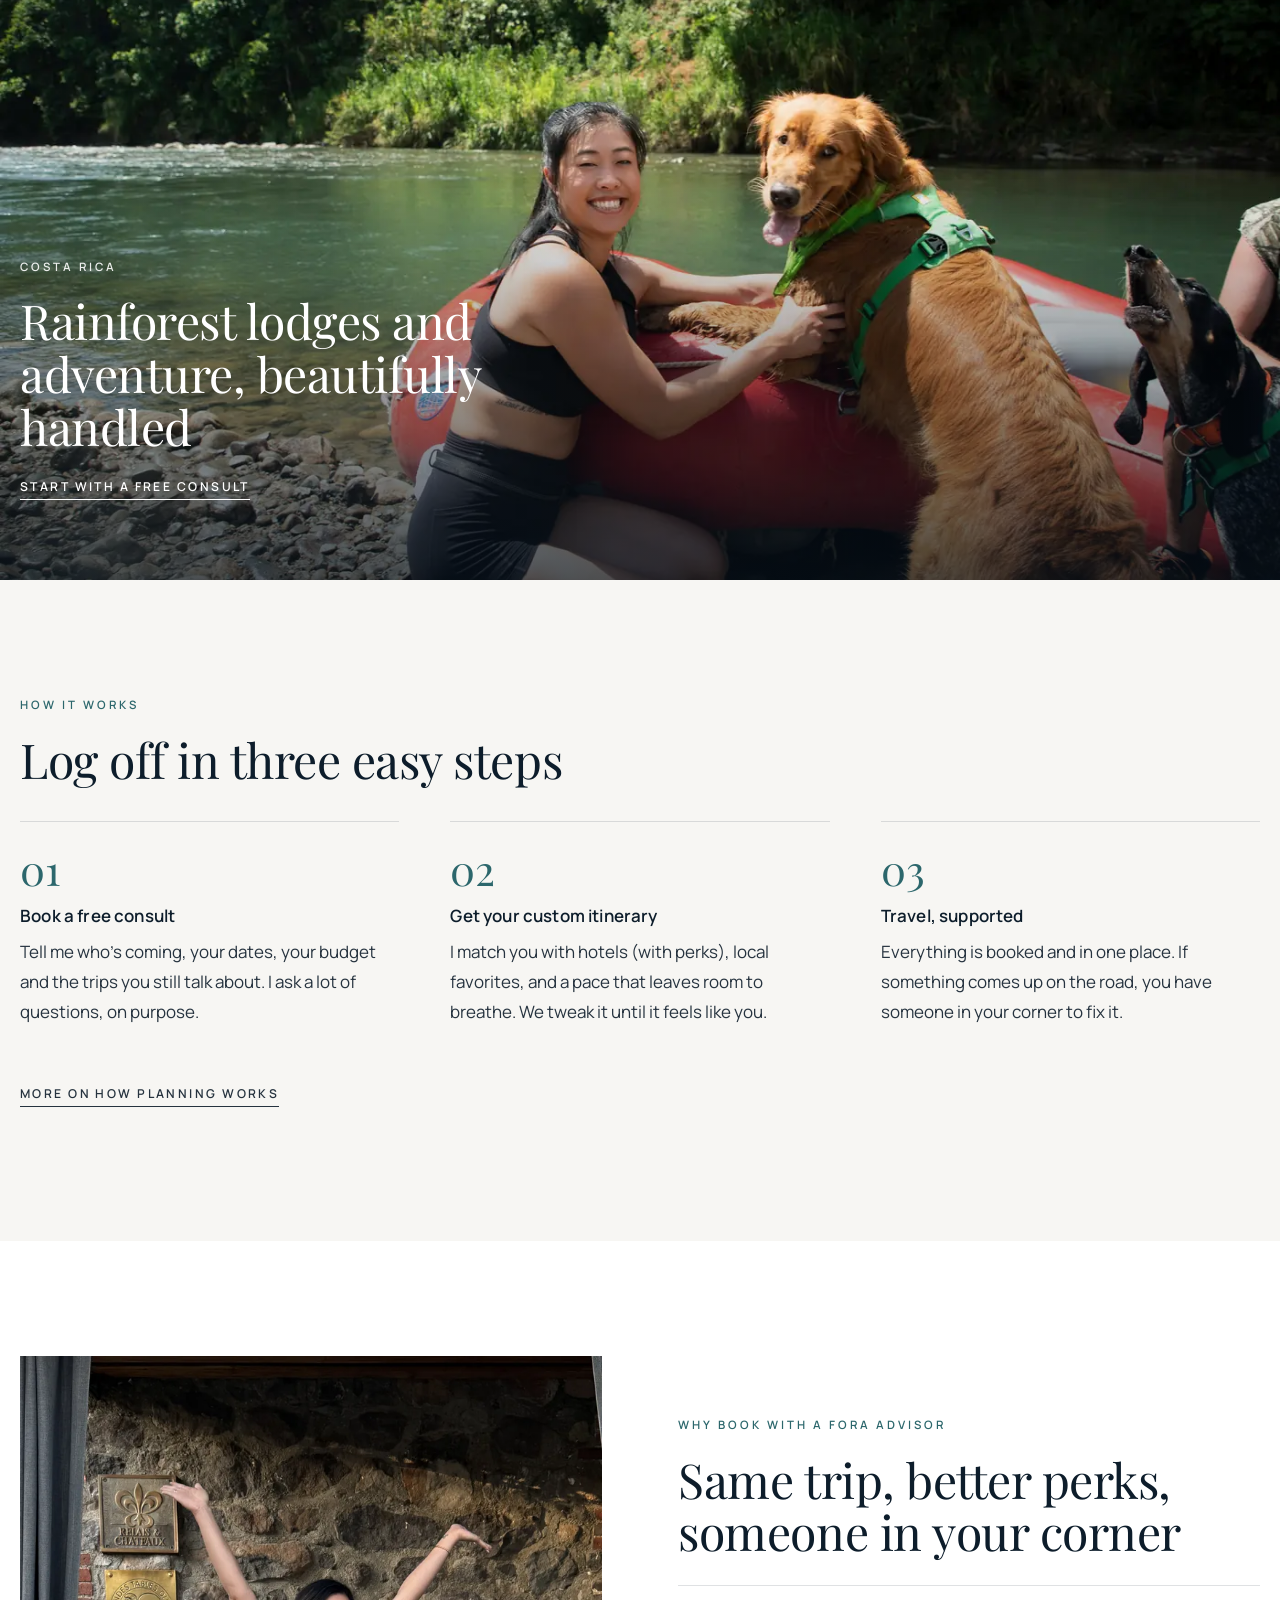
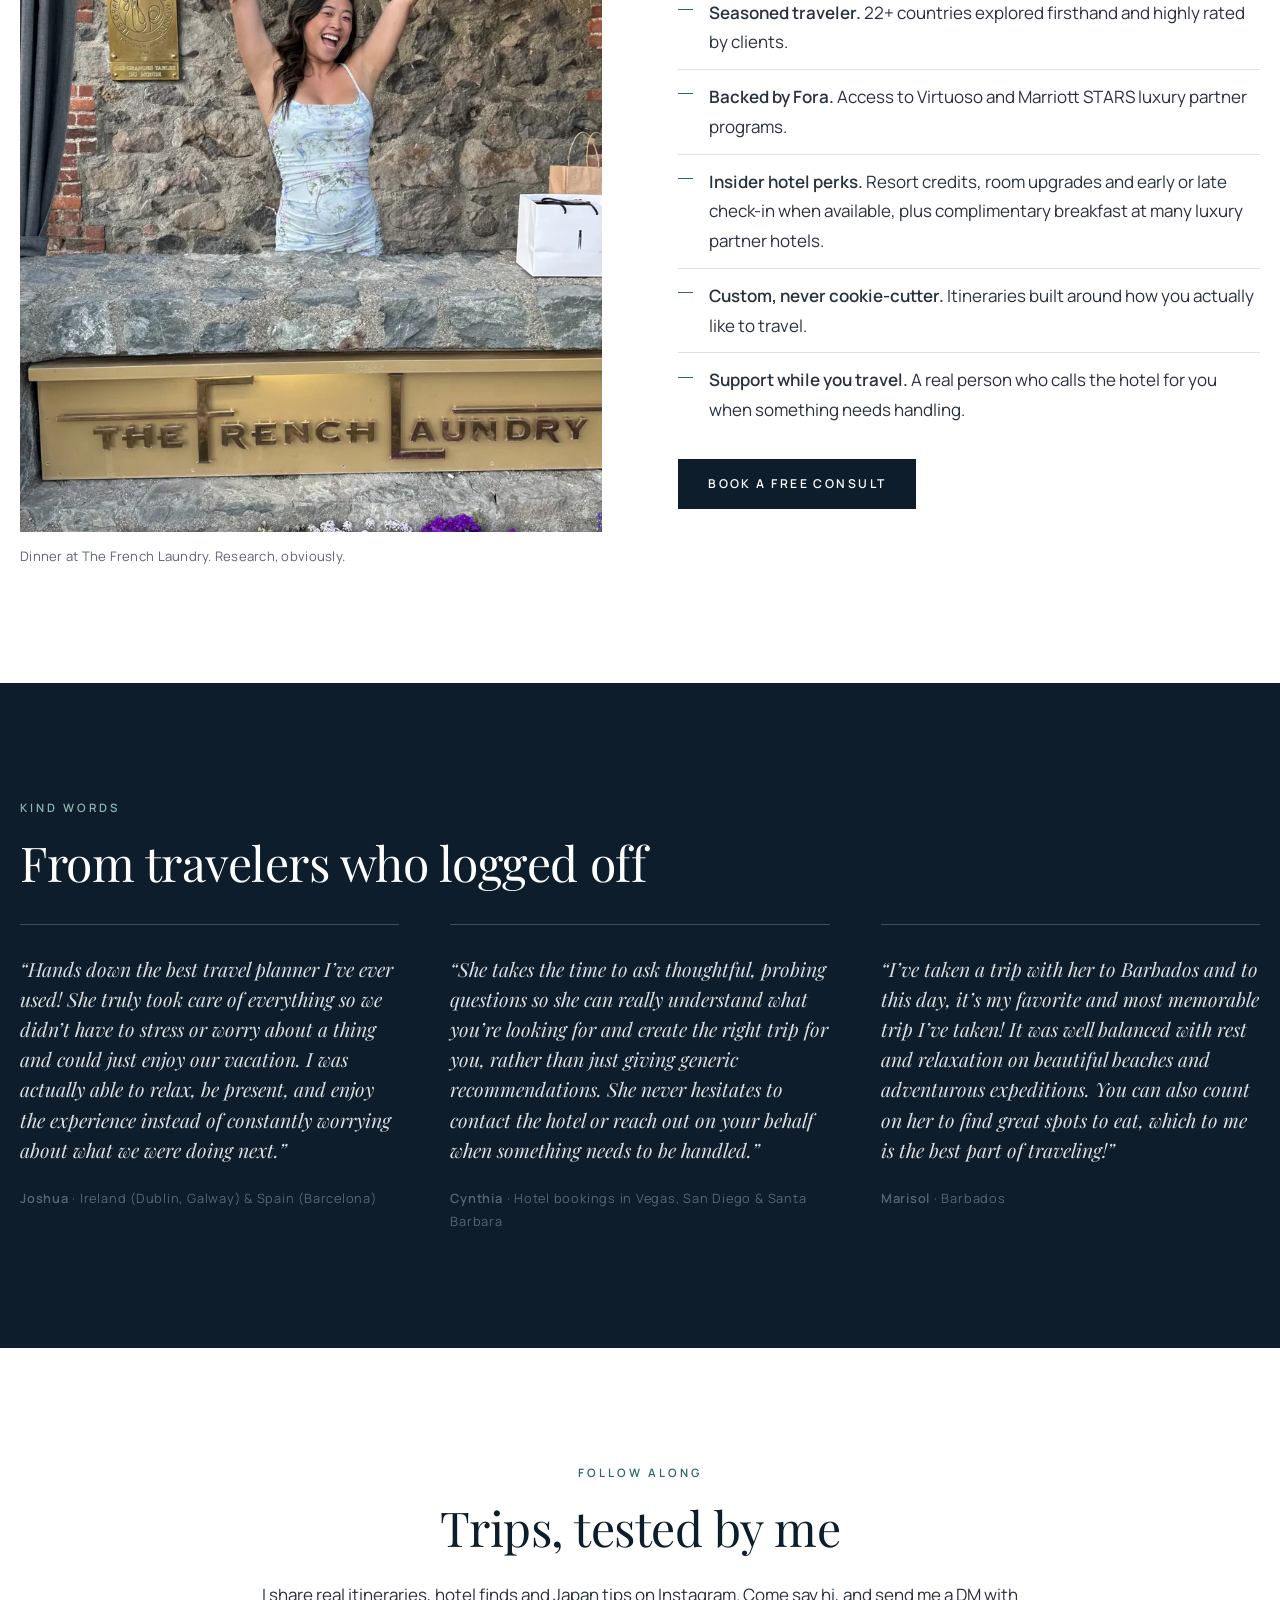
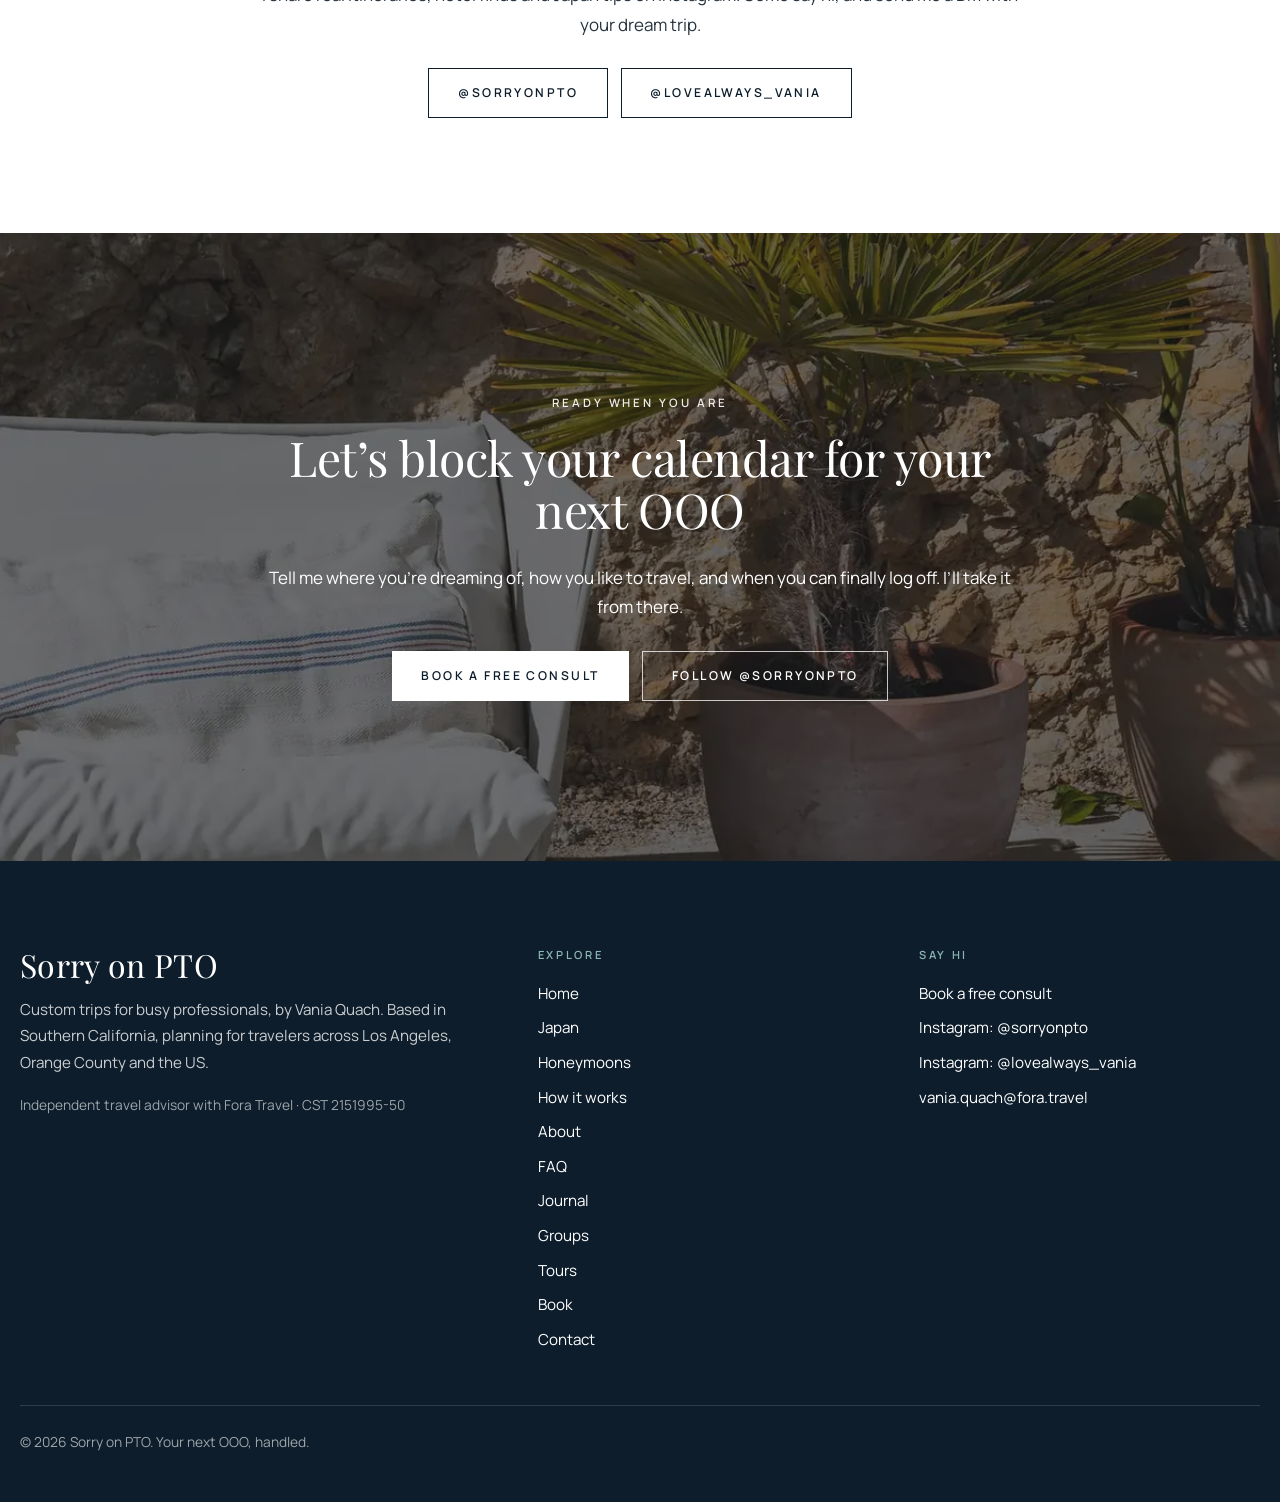
==== commit 237b3980: "Remove Whittier location mentions; use Los Angeles & Orange County / Southern California" ====
--- a/index.html
+++ b/index.html
@@ -4,26 +4,26 @@
 <meta charset="utf-8">
 <meta name="viewport" content="width=device-width, initial-scale=1">
 <title>Luxury Travel Advisor | Custom Group & Milestone Trips | Sorry on PTO</title>
-<meta name="description" content="Luxury travel advisor in Whittier for Los Angeles & Orange County. Bespoke Japan, honeymoon, group and milestone trips with VIP hotel perks. Free consult.">
+<meta name="description" content="Luxury travel advisor for Los Angeles & Orange County. Bespoke Japan, honeymoon, group and milestone trips with VIP hotel perks. Free consult.">
 <link rel="canonical" href="https://sorryonpto.com/">
 <meta name="theme-color" content="#0D1D2B">
 <meta property="og:type" content="website">
 <meta property="og:site_name" content="Sorry on PTO">
 <meta property="og:title" content="Luxury Travel Advisor | Custom Group & Milestone Trips | Sorry on PTO">
-<meta property="og:description" content="Luxury travel advisor in Whittier for Los Angeles & Orange County. Bespoke Japan, honeymoon, group and milestone trips with VIP hotel perks. Free consult.">
+<meta property="og:description" content="Luxury travel advisor for Los Angeles & Orange County. Bespoke Japan, honeymoon, group and milestone trips with VIP hotel perks. Free consult.">
 <meta property="og:url" content="https://sorryonpto.com/">
 <meta property="og:image" content="https://sorryonpto.com/og.jpg">
 <meta property="og:image:width" content="1200">
 <meta property="og:image:height" content="630">
 <meta name="twitter:card" content="summary_large_image">
 <meta name="twitter:title" content="Luxury Travel Advisor | Custom Group & Milestone Trips | Sorry on PTO">
-<meta name="twitter:description" content="Luxury travel advisor in Whittier for Los Angeles & Orange County. Bespoke Japan, honeymoon, group and milestone trips with VIP hotel perks. Free consult.">
+<meta name="twitter:description" content="Luxury travel advisor for Los Angeles & Orange County. Bespoke Japan, honeymoon, group and milestone trips with VIP hotel perks. Free consult.">
 <meta name="twitter:image" content="https://sorryonpto.com/og.jpg">
 <link rel="icon" href="favicon.svg" type="image/svg+xml">
 <link rel="preload" href="fonts/PlayfairDisplay-normal.woff2" as="font" type="font/woff2" crossorigin>
 <link rel="stylesheet" href="styles.css">
-<script type="application/ld+json">{"@context": "https://schema.org", "@type": "TravelAgency", "@id": "https://sorryonpto.com/#business", "name": "Sorry on PTO", "url": "https://sorryonpto.com/", "image": "https://sorryonpto.com/og.jpg", "description": "Custom Japan and luxury travel itineraries for busy professionals, planned by Fora Travel advisor Vania Quach.", "email": "vania.quach@fora.travel", "address": {"@type": "PostalAddress", "addressLocality": "Whittier", "addressRegion": "CA", "addressCountry": "US"}, "areaServed": [{"@type": "AdministrativeArea", "name": "Southern California"}, {"@type": "City", "name": "Los Angeles"}, {"@type": "AdministrativeArea", "name": "Orange County"}, {"@type": "Country", "name": "United States"}, {"@type": "Place", "name": "Worldwide"}], "knowsAbout": ["Luxury travel", "Japan travel", "Custom itineraries", "Honeymoons", "Luxury hotels", "Group travel", "Milestone celebration trips", "Multigenerational family travel"], "founder": {"@id": "https://sorryonpto.com/about/#vania"}, "parentOrganization": {"@type": "Organization", "name": "Fora Travel", "url": "https://www.foratravel.com/"}, "sameAs": ["https://www.instagram.com/sorryonpto/", "https://www.instagram.com/lovealways_vania/"], "potentialAction": {"@type": "ReserveAction", "target": "https://trips.foratravel.com/vania-quach/book", "name": "Book a free trip consultation"}}</script>
-<script type="application/ld+json">{"@context": "https://schema.org", "@type": "Person", "@id": "https://sorryonpto.com/about/#vania", "name": "Vania Quach", "jobTitle": "Travel Advisor", "worksFor": {"@type": "Organization", "name": "Fora Travel", "url": "https://www.foratravel.com/"}, "url": "https://sorryonpto.com/about/", "image": "https://sorryonpto.com/img/vania-milan-duomo-800.webp", "homeLocation": {"@type": "Place", "name": "Whittier, California"}, "knowsAbout": ["Japan travel", "Luxury travel", "Honeymoon planning"], "sameAs": ["https://www.instagram.com/lovealways_vania/", "https://www.instagram.com/sorryonpto/"]}</script>
+<script type="application/ld+json">{"@context": "https://schema.org", "@type": "TravelAgency", "@id": "https://sorryonpto.com/#business", "name": "Sorry on PTO", "url": "https://sorryonpto.com/", "image": "https://sorryonpto.com/og.jpg", "description": "Custom Japan and luxury travel itineraries for busy professionals, planned by Fora Travel advisor Vania Quach.", "email": "vania.quach@fora.travel", "address": {"@type": "PostalAddress", "addressRegion": "CA", "addressCountry": "US"}, "areaServed": [{"@type": "AdministrativeArea", "name": "Southern California"}, {"@type": "City", "name": "Los Angeles"}, {"@type": "AdministrativeArea", "name": "Orange County"}, {"@type": "Country", "name": "United States"}, {"@type": "Place", "name": "Worldwide"}], "knowsAbout": ["Luxury travel", "Japan travel", "Custom itineraries", "Honeymoons", "Luxury hotels", "Group travel", "Milestone celebration trips", "Multigenerational family travel"], "founder": {"@id": "https://sorryonpto.com/about/#vania"}, "parentOrganization": {"@type": "Organization", "name": "Fora Travel", "url": "https://www.foratravel.com/"}, "sameAs": ["https://www.instagram.com/sorryonpto/", "https://www.instagram.com/lovealways_vania/"], "potentialAction": {"@type": "ReserveAction", "target": "https://trips.foratravel.com/vania-quach/book", "name": "Book a free trip consultation"}}</script>
+<script type="application/ld+json">{"@context": "https://schema.org", "@type": "Person", "@id": "https://sorryonpto.com/about/#vania", "name": "Vania Quach", "jobTitle": "Travel Advisor", "worksFor": {"@type": "Organization", "name": "Fora Travel", "url": "https://www.foratravel.com/"}, "url": "https://sorryonpto.com/about/", "image": "https://sorryonpto.com/img/vania-milan-duomo-800.webp", "homeLocation": {"@type": "Place", "name": "Southern California"}, "knowsAbout": ["Japan travel", "Luxury travel", "Honeymoon planning"], "sameAs": ["https://www.instagram.com/lovealways_vania/", "https://www.instagram.com/sorryonpto/"]}</script>
 </head>
 <body class="home">
 <a class="skip" href="#main">Skip to content</a>
@@ -161,7 +161,7 @@
   <div class="wrap footer-grid">
     <div>
       <p class="brand brand-foot">Sorry on PTO</p>
-      <p>Custom trips for busy professionals, by Vania Quach. Based in Whittier, CA, planning for travelers across Southern California and the US.</p>
+      <p>Custom trips for busy professionals, by Vania Quach. Based in Southern California, planning for travelers across Los Angeles, Orange County and the US.</p>
       <p class="small">Independent travel advisor with Fora Travel · CST 2151995-50</p>
     </div>
     <div>
